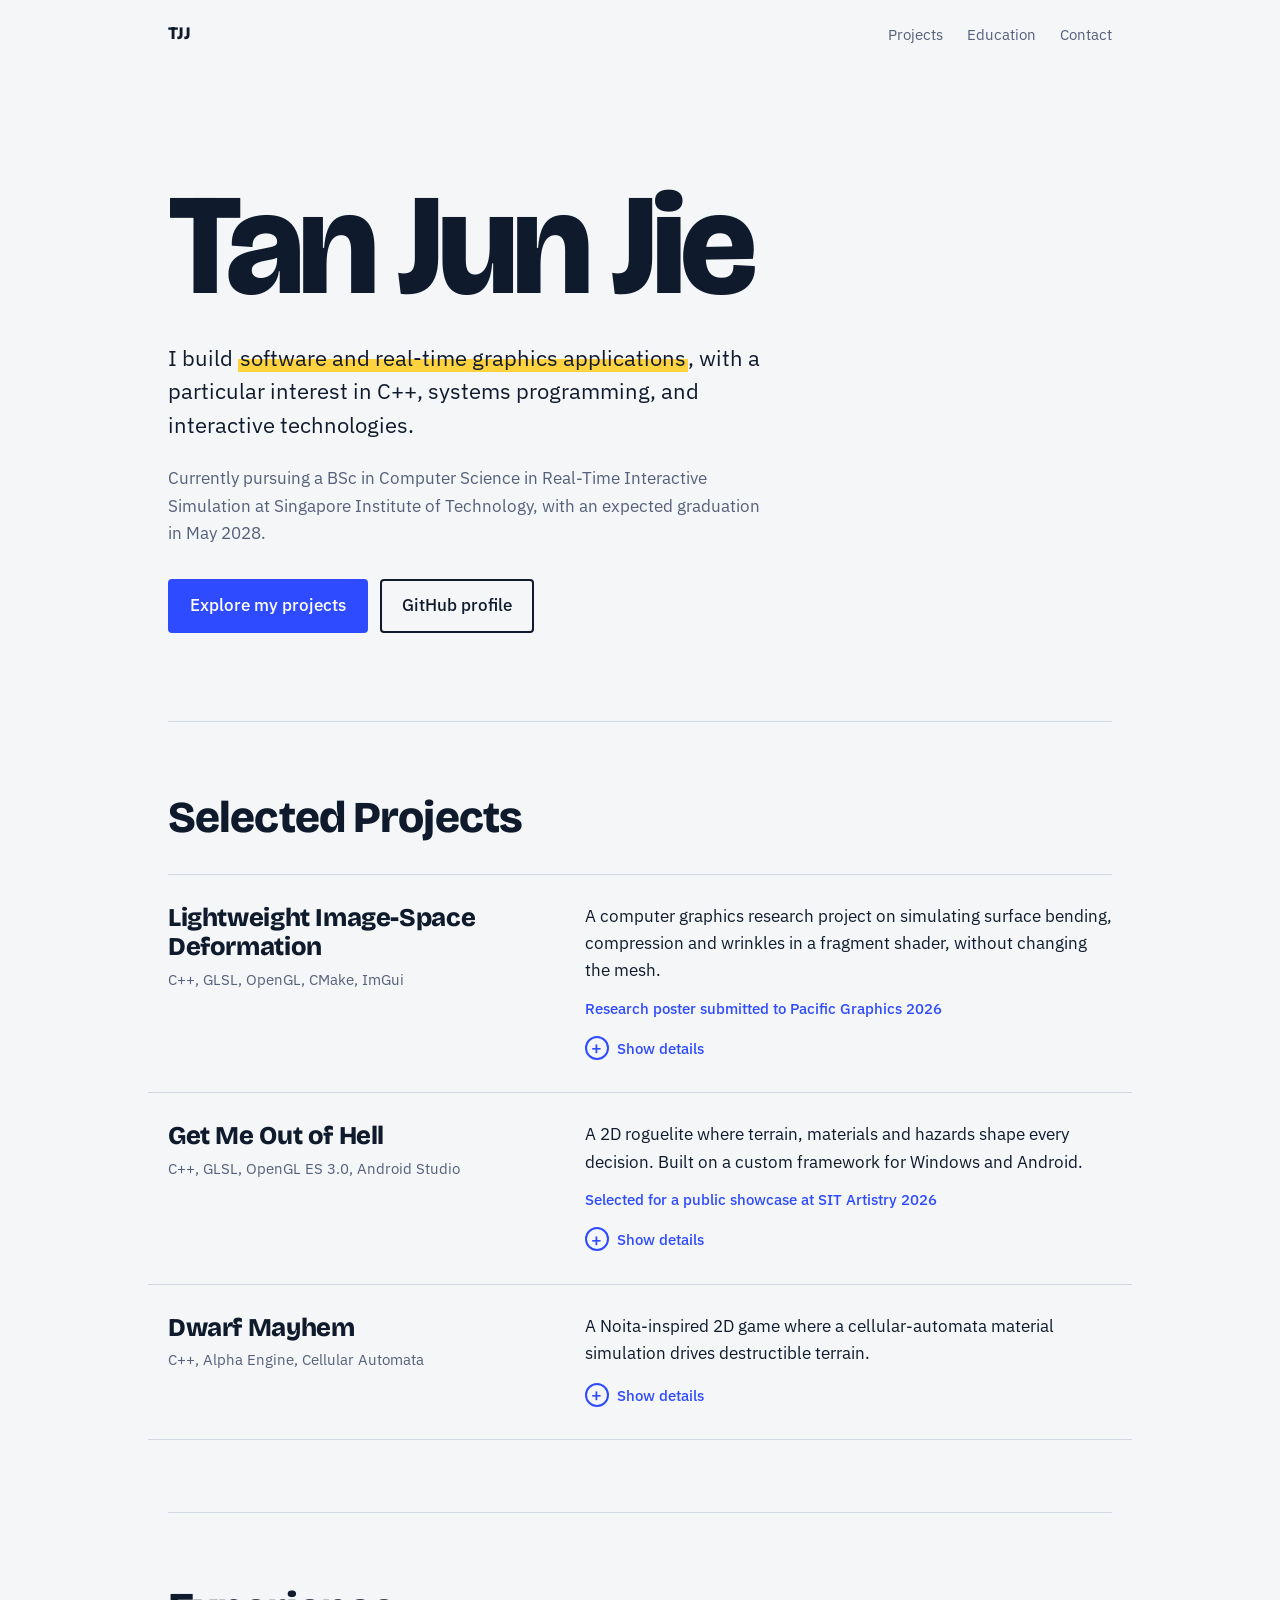
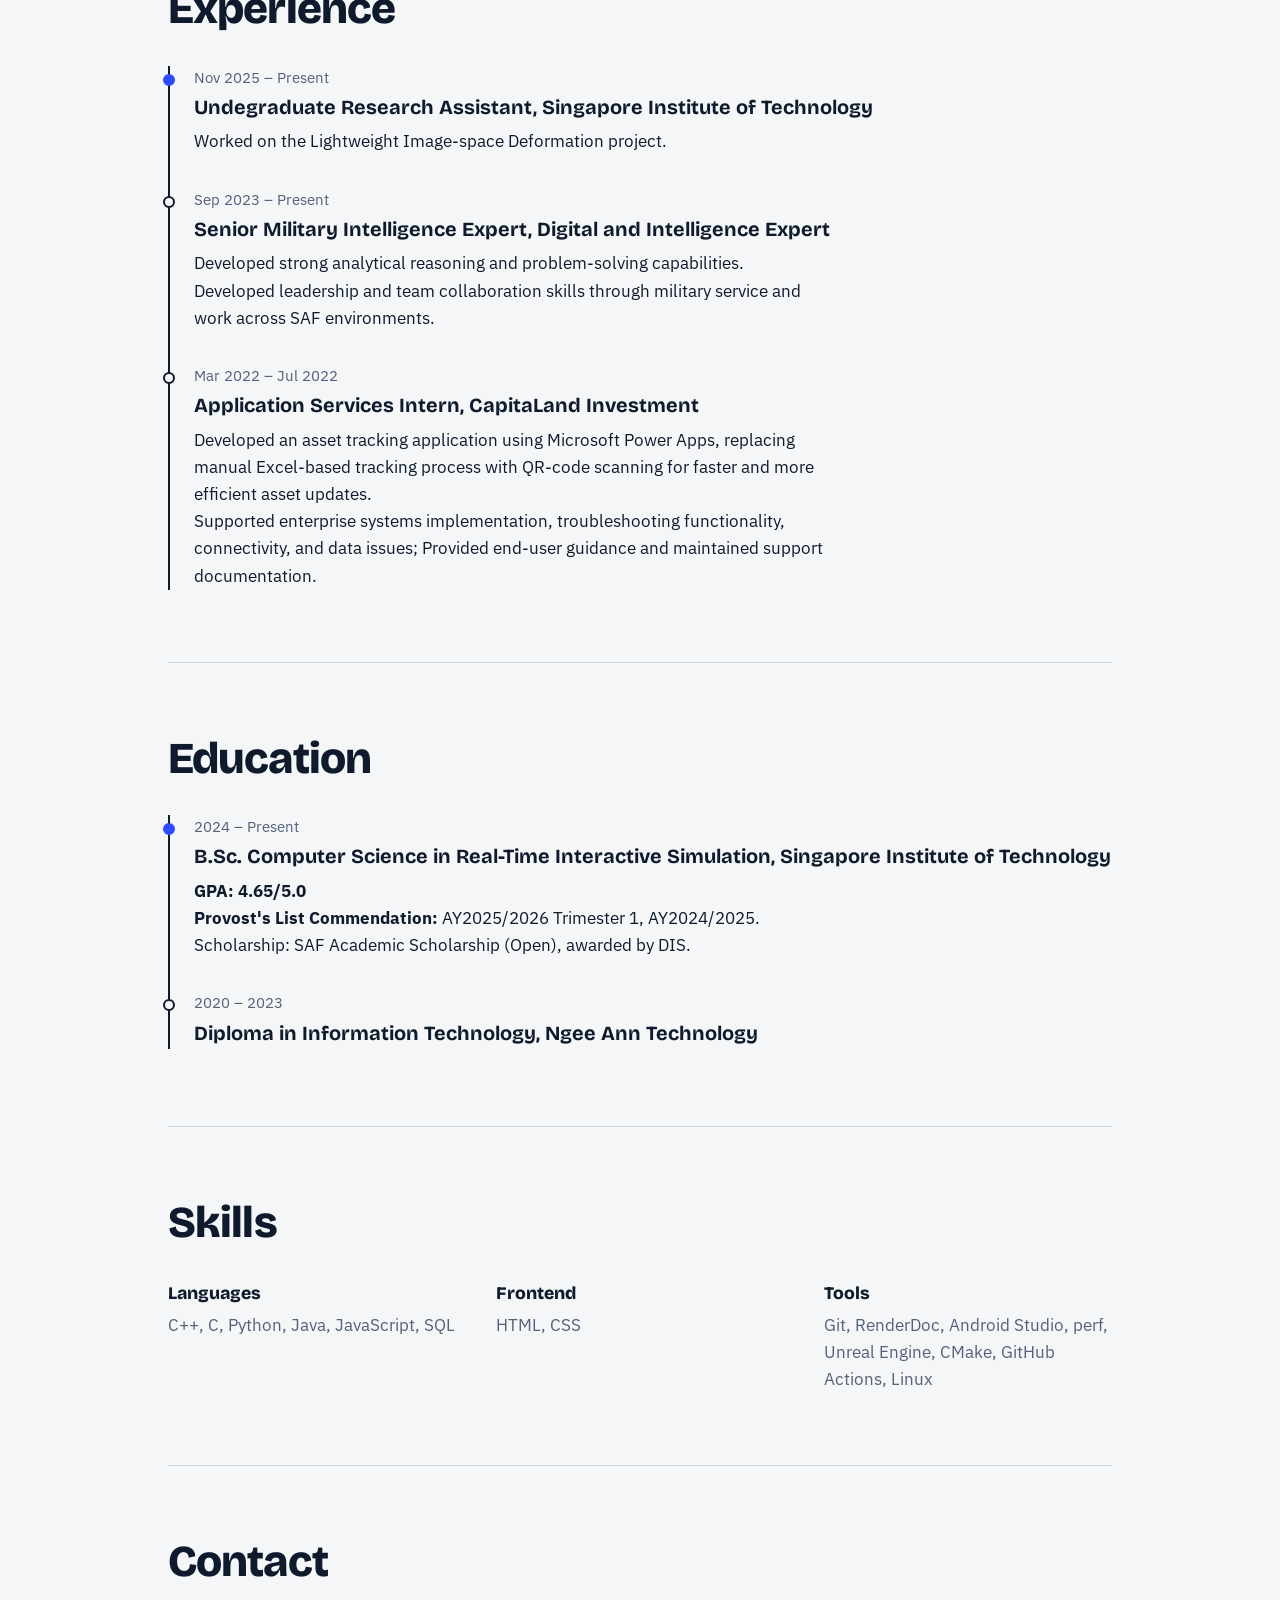
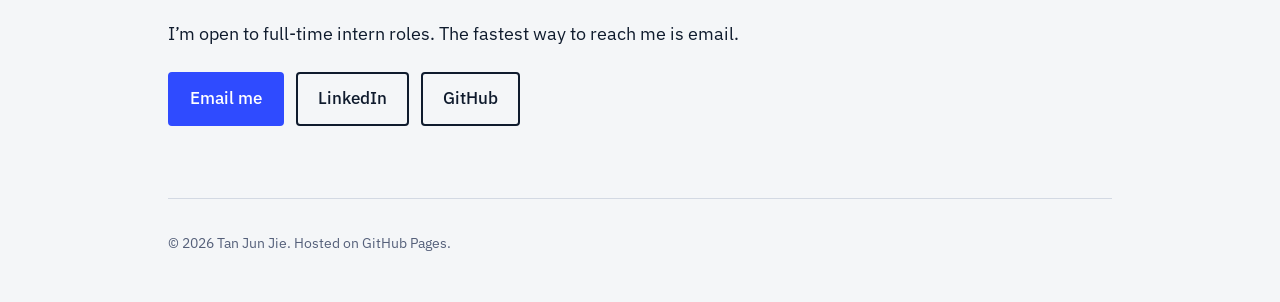
==== index.html @ e489f500 "Update index.html" ====
<!DOCTYPE html>
<html lang="en">
<head>
<meta charset="utf-8">
<meta name="viewport" content="width=device-width, initial-scale=1">
<title>Tan Jun Jie – Aspiring Software Developer</title>
<meta name="description" content="Portfolio of Tan Jun Jie, an aspiring software developer who builds real-time graphics applications and games in C++.">
<link rel="icon" href="data:image/svg+xml,<svg xmlns=%22http://www.w3.org/2000/svg%22 viewBox=%220 0 100 100%22><text y=%22.9em%22 font-size=%2290%22>💻</text></svg>">
<link rel="preconnect" href="https://fonts.googleapis.com">
<link rel="preconnect" href="https://fonts.gstatic.com" crossorigin>
<link href="https://fonts.googleapis.com/css2?family=Bricolage+Grotesque:opsz,wght@12..96,500;12..96,800&family=IBM+Plex+Sans:wght@400;500&display=swap" rel="stylesheet">
<style>
  :root {
    --paper: #f4f6f8;
    --ink: #0f1b2d;
    --muted: #55607a;
    --line: #d3d9e3;
    --accent: #2f4bff;
    --accent-ink: #ffffff;
    --mark: #ffd23f;
    --display: "Bricolage Grotesque", "Helvetica Neue", Arial, sans-serif;
    --body: "IBM Plex Sans", system-ui, -apple-system, "Segoe UI", sans-serif;
  }
  @media (prefers-color-scheme: dark) {
    :root:not([data-theme="light"]) {
      --paper: #0e1626;
      --ink: #eef1f7;
      --muted: #9aa5bd;
      --line: #25314a;
      --accent: #7b8dff;
      --accent-ink: #0e1626;
    }
  }
  :root[data-theme="dark"] {
    --paper: #0e1626;
    --ink: #eef1f7;
    --muted: #9aa5bd;
    --line: #25314a;
    --accent: #7b8dff;
    --accent-ink: #0e1626;
  }

  *, *::before, *::after { box-sizing: border-box; }
  html { scroll-behavior: smooth; }
  body {
    margin: 0;
    background: var(--paper);
    color: var(--ink);
    font-family: var(--body);
    font-size: 1.0625rem;
    line-height: 1.6;
  }
  a { color: inherit; }
  a:focus-visible, button:focus-visible, summary:focus-visible {
    outline: 3px solid var(--accent);
    outline-offset: 3px;
    border-radius: 2px;
  }
  .wrap { max-width: 62rem; margin: 0 auto; padding: 0 1.5rem; }

  /* Top bar */
  .bar {
    display: flex; justify-content: space-between; align-items: center;
    padding: 1.25rem 0;
  }
  .bar nav { display: flex; gap: 1.5rem; font-size: 0.95rem; }
  .bar a { text-decoration: none; color: var(--muted); }
  .bar a:hover { color: var(--ink); }
  .bar .home { font-family: var(--display); font-weight: 800; color: var(--ink); font-size: 1.1rem; }

  /* Hero */
  .hero { padding: clamp(3rem, 10vw, 7rem) 0 clamp(3rem, 8vw, 5.5rem); }
  .hero h1 {
    font-family: var(--display);
    font-weight: 800;
    font-size: clamp(3.25rem, 13vw, 9rem);
    line-height: 0.92;
    letter-spacing: -0.04em;
    margin: 0 0 1.75rem;
  }
  .hero p.lead {
    max-width: 38rem;
    font-size: clamp(1.15rem, 2.4vw, 1.4rem);
    line-height: 1.5;
    margin: 0 0 1.5rem;
  }
  .hero mark {
    background: linear-gradient(transparent 55%, var(--mark) 55%);
    color: inherit;
    padding: 0 0.1em;
  }
  .now { color: var(--muted); max-width: 38rem; margin: 0 0 2rem; }
  .actions { display: flex; flex-wrap: wrap; gap: 0.75rem; }
  .btn {
    display: inline-block; padding: 0.7rem 1.25rem; font-weight: 500;
    text-decoration: none; border: 2px solid var(--ink); border-radius: 4px;
    transition: transform 0.15s, box-shadow 0.15s;
  }
  .btn.primary { background: var(--accent); border-color: var(--accent); color: var(--accent-ink); }
  .btn:hover { transform: translate(-2px, -2px); box-shadow: 3px 3px 0 var(--ink); }
  .btn.small { padding: 0.45rem 0.9rem; font-size: 0.95rem; }

  /* Sections */
  section { padding: clamp(2.5rem, 6vw, 4.5rem) 0; border-top: 1px solid var(--line); }
  h2 {
    font-family: var(--display); font-weight: 800;
    font-size: clamp(1.9rem, 4vw, 2.75rem);
    letter-spacing: -0.02em; line-height: 1.1; margin: 0 0 2rem;
  }

  /* Projects: text is freely selectable; only the button expands the card */
  .projects { border-top: 1px solid var(--line); }
  .project {
    border-bottom: 1px solid var(--line);
    margin: 0 -1.25rem; padding: 0 1.25rem;
    scroll-margin-top: 1rem;
    box-shadow: inset 3px 0 0 transparent;
    transition: background-color 0.15s, box-shadow 0.15s;
  }
  /* Hovering anywhere on the card (or having it open) marks it as the active one */
  .project.is-open { background: color-mix(in srgb, var(--accent) 6%, transparent); box-shadow: inset 3px 0 0 var(--accent); }
  @media (hover: hover) {
    .project:hover { background: color-mix(in srgb, var(--accent) 6%, transparent); box-shadow: inset 3px 0 0 var(--accent); }
  }
  .head { display: grid; grid-template-columns: 1fr 1.4fr; gap: 1rem 2.5rem; padding: 1.75rem 0; }
  .project h3 {
    font-family: var(--display); font-weight: 800; font-size: 1.6rem;
    letter-spacing: -0.015em; line-height: 1.15; margin: 0 0 0.4rem;
    width: fit-content; transition: color 0.15s;
  }
  /* The title only changes colour when the pointer is over the title text itself */
  .project h3:hover { color: var(--accent); }
  .stack { color: var(--muted); font-size: 0.92rem; margin: 0; }
  .summary-text p { margin: 0 0 0.75rem; }
  .note { font-size: 0.92rem; font-weight: 500; color: var(--accent); margin: 0 0 0.75rem; }
  .toggle {
    display: inline-flex; align-items: center; gap: 0.5rem;
    font: inherit; font-size: 0.95rem; font-weight: 500; color: var(--accent);
    background: none; border: 0; padding: 0.25rem 0; cursor: pointer;
  }
  .toggle:hover .label { text-decoration: underline; text-underline-offset: 3px; }
  .toggle .icon {
    display: inline-grid; place-items: center;
    width: 1.5rem; height: 1.5rem; border: 2px solid currentColor; border-radius: 50%;
    font-size: 1.1rem; line-height: 1;
  }
  .toggle .icon::before { content: "+"; }
  .project.is-open .toggle .icon::before { content: "–"; }
 
  .detail { padding: 0 0 2.25rem; }
  .detail .text { max-width: 44rem; }
  .detail .text p { margin: 0 0 1rem; }
  .links { display: flex; flex-wrap: wrap; gap: 0.75rem; margin: 1.25rem 0 0; }

  /* Media: screenshots, videos, PDFs */
  .media { display: grid; grid-template-columns: repeat(auto-fit, minmax(16rem, 1fr)); gap: 1.25rem; margin-top: 1.75rem; }
  .media:empty { display: none; }
  .media figure { margin: 0; }
  .media .wide { grid-column: 1 / -1; }
  .media img, .media video {
    display: block; width: 100%; height: auto;
    border: 1px solid var(--line); border-radius: 4px; background: var(--line);
  }
  .media figcaption { font-size: 0.9rem; color: var(--muted); margin-top: 0.4rem; }
  .embed { position: relative; aspect-ratio: 16 / 9; border: 1px solid var(--line); border-radius: 4px; overflow: hidden; }
  .embed iframe { position: absolute; inset: 0; width: 100%; height: 100%; border: 0; }
  .pdf iframe { width: 100%; height: 36rem; border: 1px solid var(--line); border-radius: 4px; }

  /* Timeline (education) */
  .timeline { list-style: none; margin: 0; padding: 0 0 0 1.5rem; border-left: 2px solid var(--ink); }
  .timeline li { position: relative; padding: 0 0 2rem; }
  .timeline li:last-child { padding-bottom: 0; }
  .timeline li::before {
    content: ""; position: absolute; left: calc(-1.5rem - 7px); top: 0.5rem;
    width: 12px; height: 12px; background: var(--paper); border: 2px solid var(--ink); border-radius: 50%;
  }
  .timeline li:first-child::before { background: var(--accent); border-color: var(--accent); }
  .when { color: var(--muted); font-size: 0.92rem; margin: 0; }
  .timeline h3 { font-family: var(--display); font-size: 1.25rem; margin: 0.1rem 0 0.35rem; }
  .timeline p:not(.when) { margin: 0; max-width: 40rem; }

  /* Skills */
  .skills { display: grid; grid-template-columns: repeat(auto-fit, minmax(14rem, 1fr)); gap: 1.5rem 2.5rem; margin: 0; }
  .skills dt { font-family: var(--display); font-weight: 800; font-size: 1.1rem; margin-bottom: 0.25rem; }
  .skills dd { margin: 0; color: var(--muted); }

  /* Contact */
  .contact p { max-width: 36rem; margin: 0 0 1.5rem; font-size: 1.15rem; }
  footer { padding: 2rem 0 3rem; color: var(--muted); font-size: 0.9rem; border-top: 1px solid var(--line); }

  @media (max-width: 40rem) {
    .project > summary { grid-template-columns: 1fr; }
    .bar nav { gap: 1rem; }
    .pdf iframe { height: 26rem; }
  }
  @media (prefers-reduced-motion: reduce) {
    html { scroll-behavior: auto; }
    .btn { transition: none; }
    .btn:hover { transform: none; }
  }
</style>
</head>
<body>
<div class="wrap">

  <header class="bar">
    <a class="home" href="#top">TJJ</a>
    <nav aria-label="Main">
      <a href="#projects">Projects</a>
      <a href="#education">Education</a>
      <a href="#contact">Contact</a>
    </nav>
  </header>

  <main id="top">
    <div class="hero">
      <h1>Tan Jun Jie</h1>
      <p class="lead">I build <mark>software and real-time graphics applications</mark>, with a particular interest in C++, systems programming, and interactive technologies.</p>
      <p class="now">Currently pursuing a BSc in Computer Science in Real-Time Interactive Simulation at Singapore Institute of Technology, with an expected graduation in May 2028.</p>
      <div class="actions">
        <a class="btn primary" href="#projects">Explore my projects</a>
        <a class="btn" href="https://github.com/TJJ101">GitHub profile</a>
      </div>
    </div>

    <!--
      ================= HOW TO ADD MEDIA TO A PROJECT =================
      1. Put your files in the matching folder, e.g. media/lisd/poster.pdf
         (folders already exist: media/lisd, media/get-me-out-of-hell, media/dwarf-mayhem)
      2. Inside that project's <div class="media"> ... </div>, paste any of these:

      SCREENSHOT (click to open full size):
        <figure>
          <a href="media/lisd/shot-1.png"><img src="media/lisd/shot-1.png" alt="Describe what the image shows" loading="lazy"></a>
          <figcaption>Caption here</figcaption>
        </figure>

      VIDEO FILE (.mp4, keep it under ~25 MB or use YouTube instead):
        <figure class="wide">
          <video controls preload="metadata" poster="media/lisd/video-cover.png">
            <source src="media/lisd/demo.mp4" type="video/mp4">
          </video>
          <figcaption>Caption here</figcaption>
        </figure>

      YOUTUBE VIDEO (replace VIDEO_ID with the part after v= in the link):
        <figure class="wide">
          <div class="embed">
            <iframe src="https://www.youtube.com/embed/VIDEO_ID" title="Describe the video" loading="lazy" allowfullscreen></iframe>
          </div>
          <figcaption>Caption here</figcaption>
        </figure>

      PDF (research poster or paper): a button goes in the .links row, an inline viewer goes in .media:
        <a class="btn small" href="media/lisd/poster.pdf">Read the poster (PDF)</a>

        <figure class="wide pdf">
          <iframe src="media/lisd/poster.pdf" title="Research poster"></iframe>
          <figcaption>Research poster. <a href="media/lisd/poster.pdf">Open in a new tab</a></figcaption>
        </figure>
      ==================================================================
    -->

    <section id="projects">
      <h2>Selected Projects</h2>
      <div class="projects">

        <!-- PROJECT 1 -->
        <article class="project" id="lisd">
          <div class="head">
            <div>
              <h3>Lightweight Image-Space Deformation</h3>
              <p class="stack">C++, GLSL, OpenGL, CMake, ImGui</p>
            </div>
            <div class="summary-text">
              <p>A computer graphics research project on simulating surface bending, compression and wrinkles in a fragment shader, without changing the mesh.</p>
              <p class="note">Research poster submitted to Pacific Graphics 2026</p>
              <button type="button" class="toggle" aria-expanded="true" aria-controls="lisd-detail"><span class="icon" aria-hidden="true"></span><span class="label">Hide details</span></button>
            </div>
          </div>
          <div class="detail" id="lisd-detail">
            <div class="text">
              <p>Lightweight Image-Space Deformation is a computer graphics research project exploring how convincing surface deformation can be simulated without modifying the underlying mesh geometry. The project investigates an alternative to traditional geometry-based deformation by using height information and fragment-shader techniques to create the visual appearance of surfaces bending, compressing, and forming wrinkles.</p>
              <p>The implementation primarily uses a height-guided parallax approach. Rather than physically moving vertices or introducing a skeletal rig, the fragment shader perturbs texture coordinates based on height information to simulate changes in surface depth. This allows deformation effects to be generated at the image level while keeping the original mesh intact, reducing the need for expensive geometry updates.</p>
              <p>The system is designed to support different materials and deformation characteristics. Various models and height maps are used to experiment with how surfaces respond to interaction, including skin-like, gel-like, and softer materials. Particular attention is given to producing convincing wrinkles and folds, where the visual response should reflect the direction and intensity of the applied deformation.</p>
              <p>An additional aspect of the project is its exploration of haptic interaction. A physical input device, incorporating a pincer-style mechanism, is used to provide a tangible way of interacting with the simulated surface. The interaction connects physical input with the visual deformation response, allowing the project to explore how image-space techniques can be extended beyond purely visual applications.</p>
              <p>The research poster has been submitted to Pacific Graphics 2026.</p>
            </div>
            <div class="links">
              <a class="btn small" href="media/lisd/A_Lightweight_Image_Space_Deformation_Method_PG26_Poster.pdf">Read the poster (PDF)</a>
              <!-- ADD: <a class="btn small" href="https://github.com/TJJ101/YOUR-REPO-NAME">Source code</a> -->
            </div>
            <div class="media
              <figure class="wide pdf">
                <iframe src="media/lisd/A_Lightweight_Image_Space_Deformation_Method_PG26_Poster.pdf" title="Research poster"></iframe>
                <figcaption>Research poster. <a href="media/lisd/A_Lightweight_Image_Space_Deformation_Method_PG26_Poster.pdf">Open in a new tab</a></figcaption>
              </figure>
            </div>
          </div>
        </article>

        <!-- PROJECT 2 -->
        <article class="project" id="get-me-out-of-hell">
          <div class="head">
            <div>
              <h3>Get Me Out of Hell</h3>
              <p class="stack">C++, GLSL, OpenGL ES 3.0, Android Studio</p>
            </div>
            <div class="summary-text">
              <p>A 2D roguelite where terrain, materials and hazards shape every decision. Built on a custom framework for Windows and Android.</p>
              <p class="note">Selected for a public showcase at SIT Artistry 2026</p>
              <button type="button" class="toggle" aria-expanded="true" aria-controls="lisd-detail"><span class="icon" aria-hidden="true"></span><span class="label">Hide details</span></button>
            </div>
          </div>
          <div class="detail" id="get-me-out-of-hell-detail">
            <div class="text">
              <p>Get Me Out of Hell is a 2D roguelite developed around the idea of navigating a dangerous underground environment where the terrain and surrounding materials play an active role in gameplay. Instead of treating the environment as a static backdrop, the game explores how material behaviour and environmental hazards can influence the player’s decisions and create emergent situations.</p>
              <p>A key part of the experience is the interaction between different environmental materials. Materials can move, accumulate, and react to their surroundings, meaning that changes to the terrain can affect how the player navigates an area. Environmental hazards such as heat, toxic substances, and liquid materials introduce additional challenges, requiring players to consider not only where they move but also how their surroundings may change over time.</p>
              <p>The project was developed in C++ using OpenGL ES 3.0, with a custom framework supporting the game’s rendering and gameplay systems. Working with a lower-level graphics API provided experience with the underlying processes involved in building a game, rather than relying entirely on an existing game engine. The project also involved adapting the implementation for both Windows and Android, introducing the additional considerations of cross-platform development.</p>
              <p>Beyond its gameplay, the project provided an opportunity to explore the relationship between simulation and game design: how environmental systems can create unpredictable interactions, and how those interactions can become meaningful gameplay challenges.</p>
              <p>The game was selected for a public showcase at SIT Artistry 2026.</p>
            </div>
            <div class="links">
              <!-- ADD: <a class="btn small" href="https://github.com/TJJ101/YOUR-REPO-NAME">Source code</a> -->
            </div>
            <div class="media">
              <figure class="wide">
                <video controls preload="metadata" poster="media/lisd/video-cover.png">
                  <source src="media/get-me-out-of-hell/Get Me Out of Hell_Trailer.mp4" type="video/mp4">
                </video>
                <figcaption>Gameplay Trailer for Get Me out of Hell</figcaption>
              </figure>
            </div>
          </div>
        </article>

        <!-- PROJECT 3 -->
        <article class="project" id="dwarf-mayhem">
          <div class="head">
            <div>
              <h3>Dwarf Mayhem</h3>
              <p class="stack">C++, Alpha Engine, Cellular Automata</p>
            </div>
            <div class="summary-text">
              <p>A Noita-inspired 2D game where a cellular-automata material simulation drives destructible terrain.</p>
              <button type="button" class="toggle" aria-expanded="true" aria-controls="lisd-detail"><span class="icon" aria-hidden="true"></span><span class="label">Hide details</span></button>
            </div>
          </div>
          <div class="detail" id="dwarf-mayhem-detail">
            <div class="text">
              <p>Dwarf Mayhem is a Noita-inspired 2D game that explores simulation-driven gameplay through cellular automata and destructible environments. The central idea is to make the world itself an active part of the gameplay, where materials can interact dynamically instead of remaining fixed within a predefined level.</p>
              <p>The project uses cellular automata to represent and simulate material behaviour across the game environment. Rather than relying solely on manually scripted interactions, the simulation allows individual material elements to update according to their surrounding conditions. This creates the foundation for dynamic terrain and material interactions, where the state of the environment can change as the player interacts with it.</p>
              <p>Destructible terrain is an important part of the experience. The environment is not simply a collection of static obstacles; it can be altered during gameplay, allowing players to affect the world around them. This introduces opportunities for emergent interactions and makes the simulation an important component of the overall game experience.</p>
              <p>Developed in C++ using the Alpha Engine, Dwarf Mayhem provided an opportunity to explore the implementation of simulation-based systems within a 2D game. In particular, it involved working with cellular automata as a foundation for representing dynamic materials and connecting those systems to the gameplay experience.</p>
            </div>
            <div class="links">
              <a class="btn small" href="https://github.com/TJJ101/Dwarf-Mayhem-Into-the-Depths-release">Release</a>
            </div>
            <div class="media">
              <figure class="wide">
                <video controls preload="metadata" poster="media/dwarf-mayhem/Dwarf-Mayhem_SS1.png">
                  <source src="media/dwarf-mayhem/Dwarf-Mayhem_Trailer.mp4" type="video/mp4">
                </video>
                <figcaption>Gameplay Trailer for Dwarf Mayhem</figcaption>
              </figure>
            </div>
          </div>
        </article>
      </div>
    </section>

    <section id="experience">
      <h2>Experience</h2>
      <ol class="timeline">
        <li>
          <p class="when">Nov 2025 – Present</p>
          <h3>Undegraduate Research Assistant, Singapore Institute of Technology</h3>
          <p>Worked on the Lightweight Image-space Deformation project.</p>
        </li>
        <li>
          <p class="when">Sep 2023 – Present</p>
          <h3>Senior Military Intelligence Expert, Digital and Intelligence Expert</h3>
          <p>Developed strong analytical reasoning and problem-solving capabilities.</p>
          <p>Developed leadership and team collaboration skills through military service and work across SAF environments.</p>
        </li>
        <li>
          <p class="when">Mar 2022 – Jul 2022</p>
          <h3>Application Services Intern, CapitaLand Investment</h3>
          <p>Developed an asset tracking application using Microsoft Power Apps, replacing manual Excel-based tracking process with QR-code scanning for faster and more efficient asset updates.</p>
          <p>Supported enterprise systems implementation, troubleshooting functionality, connectivity, and data issues; Provided end-user guidance and maintained support documentation.</p>
        </li>
      </ol>
    </section>

    <section id="education">
      <h2>Education</h2>
      <ol class="timeline">
        <li>
          <p class="when">2024 – Present</p>
          <h3>B.Sc. Computer Science in Real-Time Interactive Simulation, Singapore Institute of Technology</h3>
          <p><b>GPA: 4.65/5.0</b></p>
          <p><b>Provost's List Commendation:</b> AY2025/2026 Trimester 1, AY2024/2025.</p>
          <p>Scholarship: SAF Academic Scholarship (Open), awarded by DIS.</p>
        </li>
        <li>
          <p class="when">2020 – 2023</p>
          <h3>Diploma in Information Technology, Ngee Ann Technology</h3>
        </li>
      </ol>
    </section>

    <section id="skills">
      <h2>Skills</h2>
      <dl class="skills">
        <div><dt>Languages</dt><dd>C++, C, Python, Java, JavaScript, SQL</dd></div>
        <div><dt>Frontend</dt><dd>HTML, CSS</dd></div>
        <div><dt>Tools</dt><dd>Git, RenderDoc, Android Studio, perf, Unreal Engine, CMake, GitHub Actions, Linux</dd></div>
      </dl>
    </section>

    <section id="contact" class="contact">
      <h2>Contact</h2>
      <p>I’m open to full-time intern roles. The fastest way to reach me is email.</p>
      <div class="actions">
        <a class="btn primary" href="mailto:tanjunjie616@gmail.com">Email me</a>
        <a class="btn" href="https://www.linkedin.com/in/junjie-tan-l0tm/">LinkedIn</a>
        <a class="btn" href="https://github.com/TJJ101">GitHub</a>
      </div>
    </section>
  </main>

  <footer>
    © 2026 Tan Jun Jie. Hosted on GitHub Pages.
  </footer>
</div>

<script>
  // Each project starts collapsed. Only the "Show details" button toggles it,
  // so selecting or copying text never opens or closes a card.
  // (Without JavaScript, all details stay visible.)
  (function () {
    function setOpen(card, open) {
      var btn = card.querySelector(".toggle");
      card.classList.toggle("is-open", open);
      card.querySelector(".detail").hidden = !open;
      btn.setAttribute("aria-expanded", String(open));
      btn.querySelector(".label").textContent = open ? "Hide details" : "Show details";
    }
    document.querySelectorAll(".project").forEach(function (card) {
      setOpen(card, false);
      card.querySelector(".toggle").addEventListener("click", function () {
        setOpen(card, !card.classList.contains("is-open"));
      });
    });
    // A link like yoursite.github.io/#dwarf-mayhem opens that project directly.
    function openFromHash() {
      var el = document.getElementById(location.hash.slice(1));
      if (el && el.classList.contains("project")) {
        setOpen(el, true);
        el.scrollIntoView();
      }
    }
    window.addEventListener("hashchange", openFromHash);
    openFromHash();
  })();
</script>
</body>
</html>
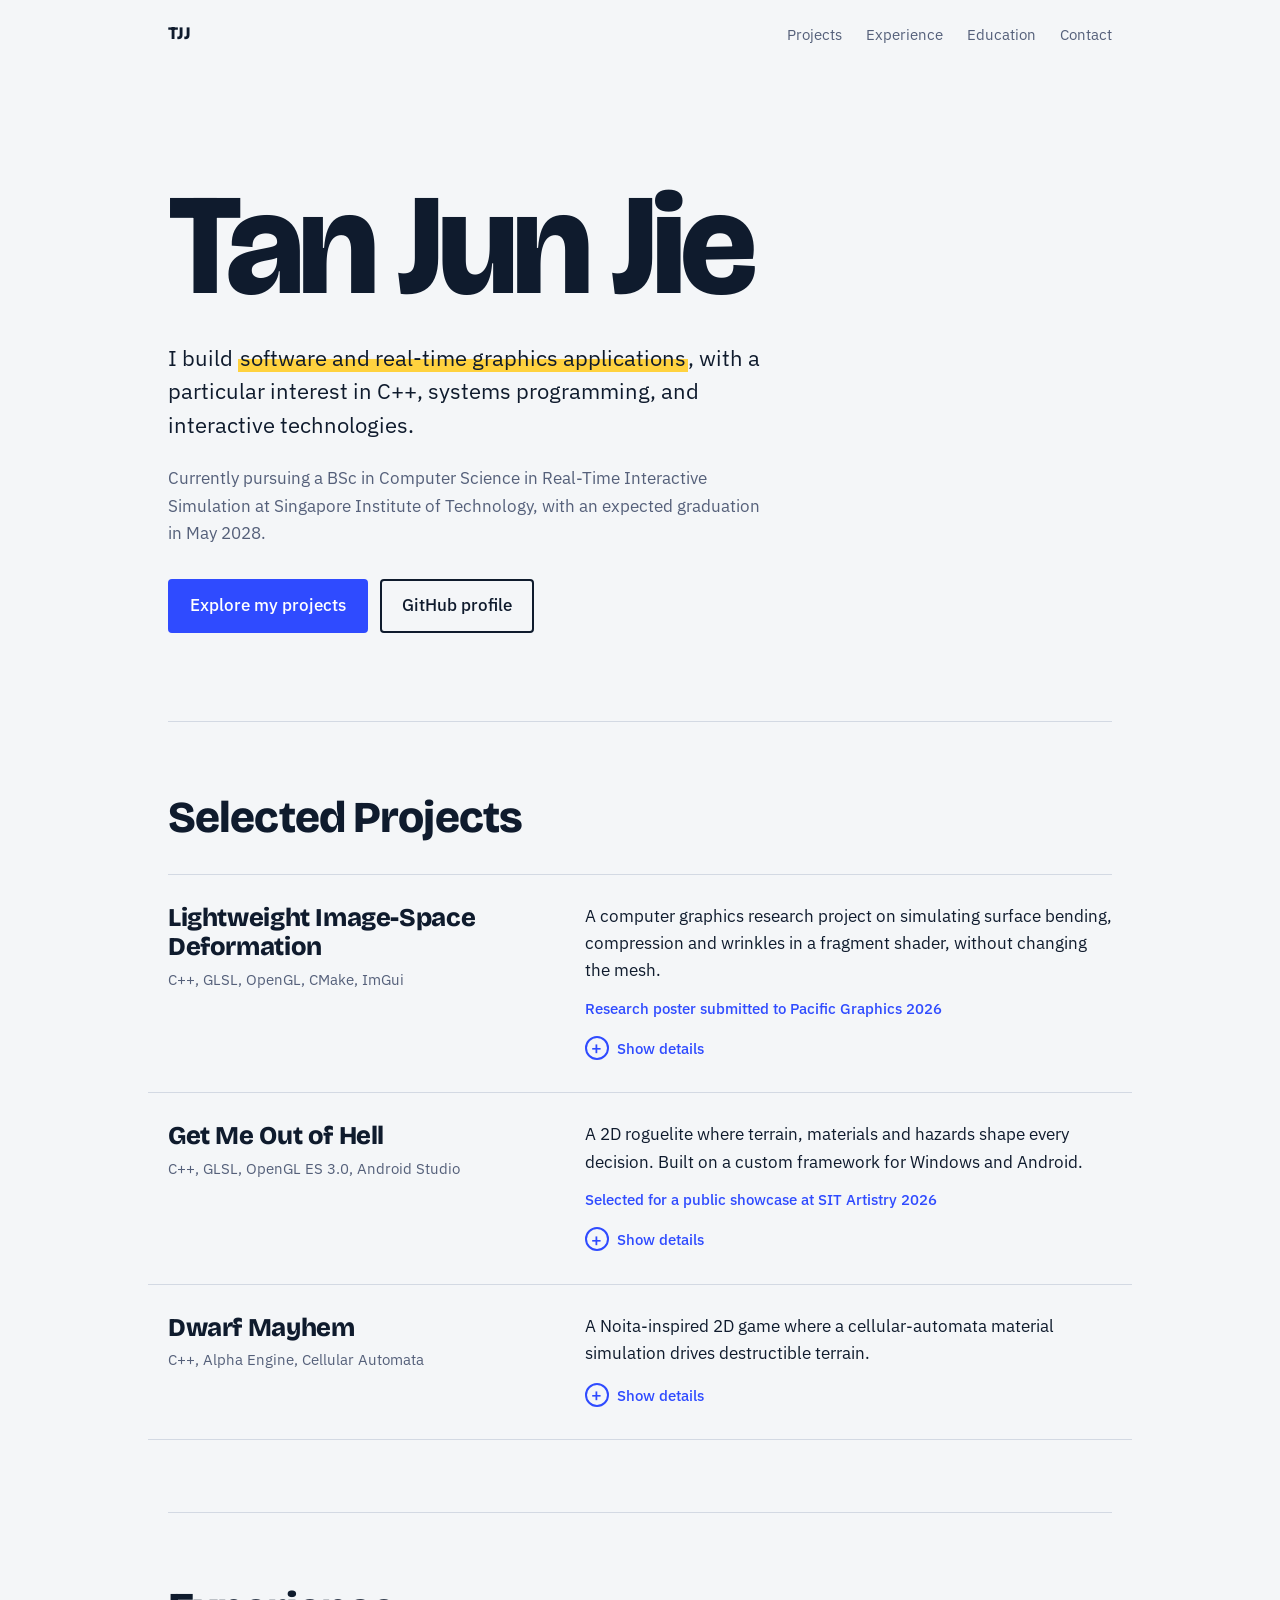
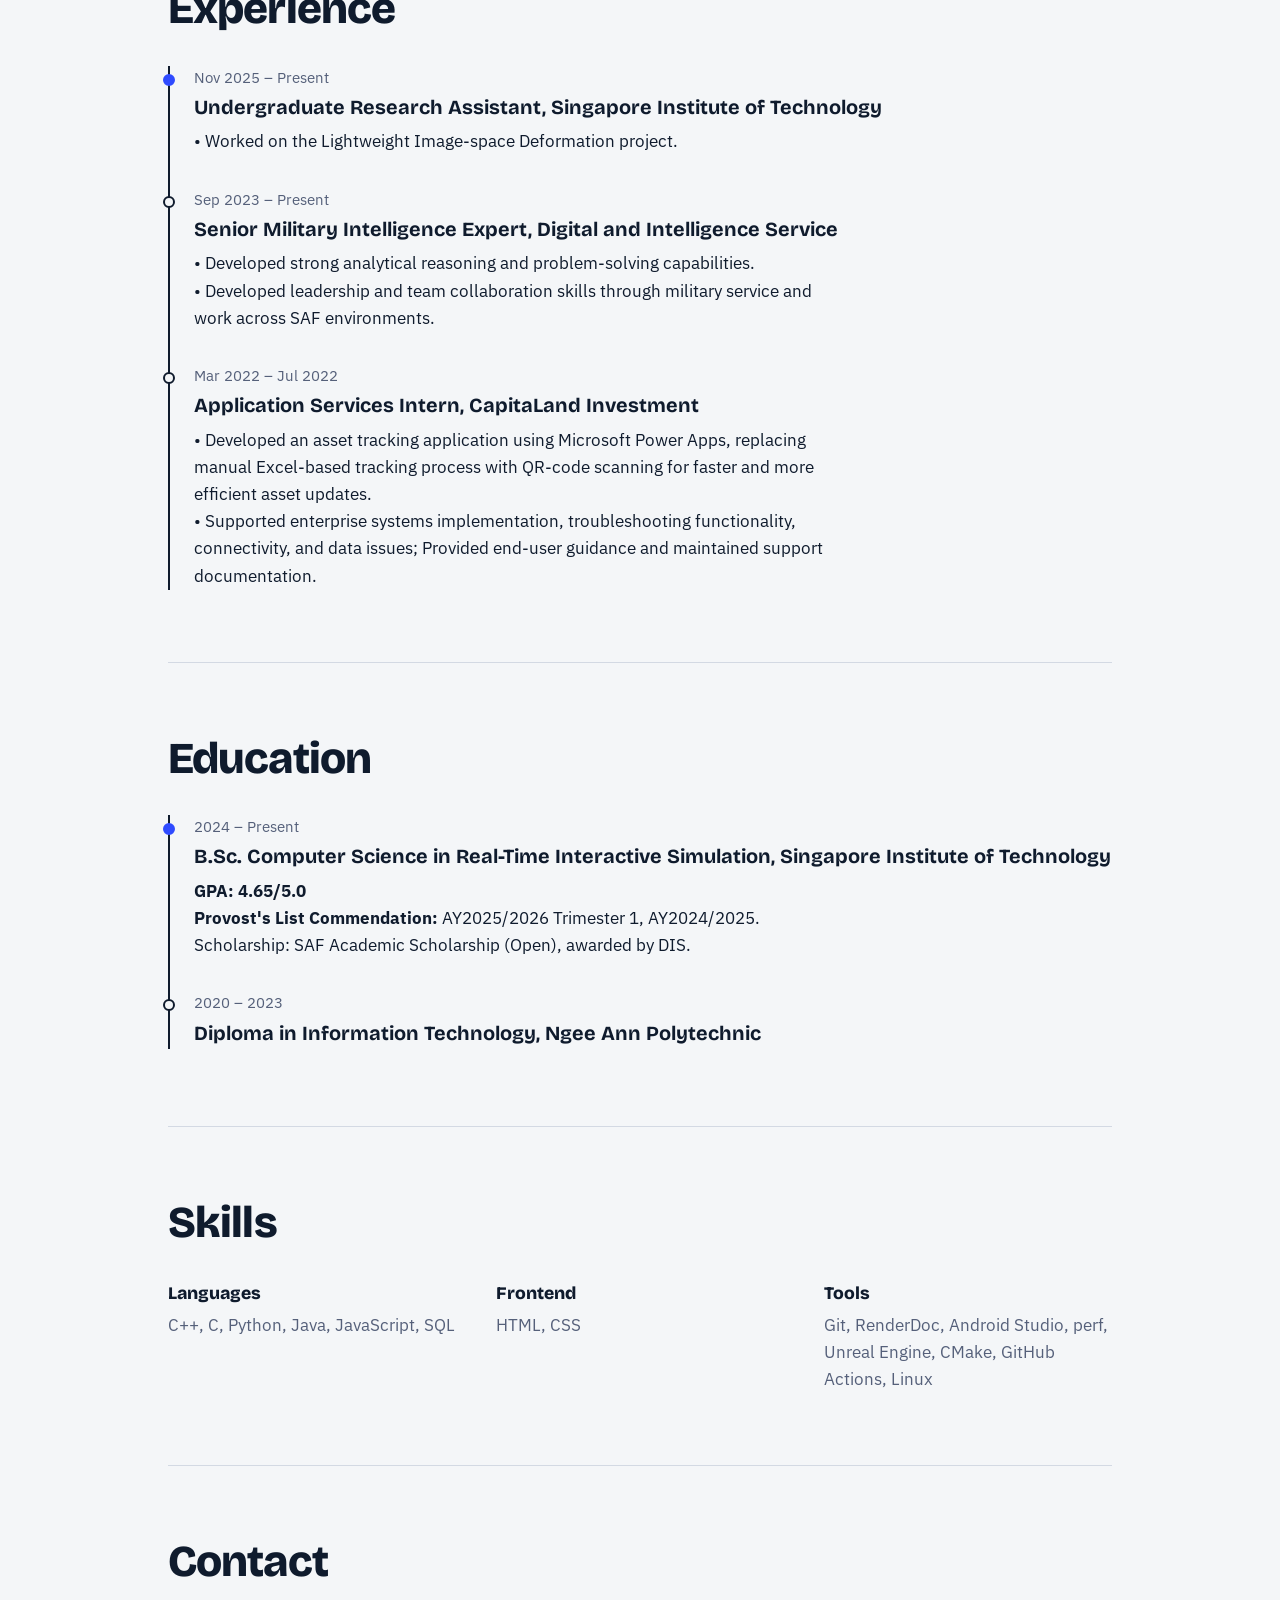
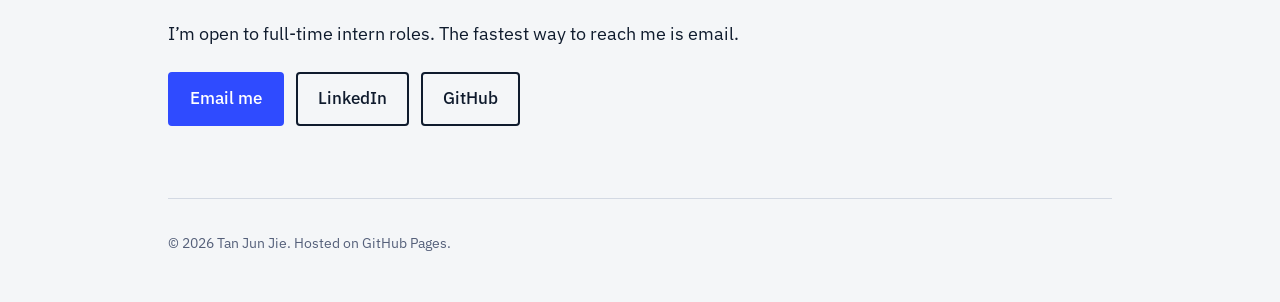
==== commit 581f2f61: "Update index.html" ====
--- a/index.html
+++ b/index.html
@@ -150,6 +150,21 @@
   .detail { padding: 0 0 2.25rem; }
   .detail .text { max-width: 44rem; }
   .detail .text p { margin: 0 0 1rem; }
+  .detail .text h4 {
+  font-family: var(--display); font-weight: 800; font-size: 1.15rem;
+  letter-spacing: -0.01em; line-height: 1.25;
+  margin: 1.75rem 0 0.5rem; padding-left: 0.75rem;
+  border-left: 3px solid var(--accent);
+  }
+  .detail .text h4:first-child { margin-top: 0; }
+  .detail .text strong { font-weight: 600; }
+  .detail .text ul, .detail .text ol { margin: 0 0 1rem; padding-left: 1.5rem; }
+  .detail .text li { margin-bottom: 0.25rem; }
+  .detail .text li::marker { color: var(--accent); font-weight: 600; }
+  .detail .text mark {
+    background: linear-gradient(transparent 55%, var(--mark) 55%);
+    color: inherit; font-weight: 600; padding: 0 0.1em;
+  }
   .links { display: flex; flex-wrap: wrap; gap: 0.75rem; margin: 1.25rem 0 0; }
 
   /* Media: screenshots, videos, PDFs */
@@ -189,7 +204,7 @@
   footer { padding: 2rem 0 3rem; color: var(--muted); font-size: 0.9rem; border-top: 1px solid var(--line); }
 
   @media (max-width: 40rem) {
-    .project > summary { grid-template-columns: 1fr; }
+    .head { grid-template-columns: 1fr; }
     .bar nav { gap: 1rem; }
     .pdf iframe { height: 26rem; }
   }
@@ -207,6 +222,7 @@
     <a class="home" href="#top">TJJ</a>
     <nav aria-label="Main">
       <a href="#projects">Projects</a>
+      <a href="#experience">Experience</a>
       <a href="#education">Education</a>
       <a href="#contact">Contact</a>
     </nav>
@@ -280,17 +296,32 @@
           </div>
           <div class="detail" id="lisd-detail">
             <div class="text">
-              <p>Lightweight Image-Space Deformation is a computer graphics research project exploring how convincing surface deformation can be simulated without modifying the underlying mesh geometry. The project investigates an alternative to traditional geometry-based deformation by using height information and fragment-shader techniques to create the visual appearance of surfaces bending, compressing, and forming wrinkles.</p>
-              <p>The implementation primarily uses a height-guided parallax approach. Rather than physically moving vertices or introducing a skeletal rig, the fragment shader perturbs texture coordinates based on height information to simulate changes in surface depth. This allows deformation effects to be generated at the image level while keeping the original mesh intact, reducing the need for expensive geometry updates.</p>
-              <p>The system is designed to support different materials and deformation characteristics. Various models and height maps are used to experiment with how surfaces respond to interaction, including skin-like, gel-like, and softer materials. Particular attention is given to producing convincing wrinkles and folds, where the visual response should reflect the direction and intensity of the applied deformation.</p>
-              <p>An additional aspect of the project is its exploration of haptic interaction. A physical input device, incorporating a pincer-style mechanism, is used to provide a tangible way of interacting with the simulated surface. The interaction connects physical input with the visual deformation response, allowing the project to explore how image-space techniques can be extended beyond purely visual applications.</p>
-              <p>The research poster has been submitted to Pacific Graphics 2026.</p>
+              <h4>The Idea</h4>
+              <p style="text-align: justify;">A computer graphics research project on simulating <strong>convincing surface deformation without modifying the underlying mesh geometry</strong>. 
+                Instead of traditional geometry-based deformation, it uses <strong>height information and fragment-shader techniques</strong> to make surfaces look like they're bending, compressing, and forming wrinkles.</p>
+              <h4>How It Works</h4>
+              <p style="text-align: justify;">The implementation uses a <strong>height-guided parallax approach</strong>. 
+                Rather than physically moving vertices or introducing a skeletal rig, the <strong>fragment shader perturbs texture coordinates</strong> based on height information to simulate changes in surface depth.</p>
+              <p style="text-align: justify;">Deformation is generated <strong>at the image level</strong> while keeping the original mesh intact, reducing the need for expensive geometry updates.</p>
+              <h4>Materials and Wrinkles</h4>
+              <p style="text-align: justify;">The system is designed to support different materials and deformation characteristics. Various models and height maps are used to experiment with how surfaces respond to interaction:</p>
+              <ul>
+                <li><strong>Skin-like</strong> surfaces</li>
+                <li><strong>Gel-like</strong> surfaces</li>
+                <li><strong>Softer</strong> materials</li>
+              </ul>
+              <p style="text-align: justify;">Particular attention goes to <strong>wrinkles and folds</strong>, where the visual response should reflect the <strong>direction and intensity</strong> of the applied deformation.</p>
+              <h4>Haptic Interaction (WIP)</h4>
+              <p style="text-align: justify;">A physical input device with a <strong>pincer-style mechanism</strong> provides a tangible way to interact with the simulated surface. 
+                It connects <strong>physical input with the visual deformation response</strong>, exploring how image-space techniques can be extended beyond purely visual applications.</p>
+              <h4>Status</h4>
+              <p style="text-align: justify;">The research poster has been submitted to <b>Pacific Graphics 2026</b>.</p>
             </div>
             <div class="links">
               <a class="btn small" href="media/lisd/A_Lightweight_Image_Space_Deformation_Method_PG26_Poster.pdf">Read the poster (PDF)</a>
               <!-- ADD: <a class="btn small" href="https://github.com/TJJ101/YOUR-REPO-NAME">Source code</a> -->
             </div>
-            <div class="media
+            <div class="media>
               <figure class="wide pdf">
                 <iframe src="media/lisd/A_Lightweight_Image_Space_Deformation_Method_PG26_Poster.pdf" title="Research poster"></iframe>
                 <figcaption>Research poster. <a href="media/lisd/A_Lightweight_Image_Space_Deformation_Method_PG26_Poster.pdf">Open in a new tab</a></figcaption>
@@ -309,24 +340,48 @@
             <div class="summary-text">
               <p>A 2D roguelite where terrain, materials and hazards shape every decision. Built on a custom framework for Windows and Android.</p>
               <p class="note">Selected for a public showcase at SIT Artistry 2026</p>
-              <button type="button" class="toggle" aria-expanded="true" aria-controls="lisd-detail"><span class="icon" aria-hidden="true"></span><span class="label">Hide details</span></button>
+              <button type="button" class="toggle" aria-expanded="true" aria-controls="get-me-out-of-hell-detail"><span class="icon" aria-hidden="true"></span><span class="label">Hide details</span></button>
             </div>
           </div>
           <div class="detail" id="get-me-out-of-hell-detail">
             <div class="text">
-              <p>Get Me Out of Hell is a 2D roguelite developed around the idea of navigating a dangerous underground environment where the terrain and surrounding materials play an active role in gameplay. Instead of treating the environment as a static backdrop, the game explores how material behaviour and environmental hazards can influence the player’s decisions and create emergent situations.</p>
-              <p>A key part of the experience is the interaction between different environmental materials. Materials can move, accumulate, and react to their surroundings, meaning that changes to the terrain can affect how the player navigates an area. Environmental hazards such as heat, toxic substances, and liquid materials introduce additional challenges, requiring players to consider not only where they move but also how their surroundings may change over time.</p>
-              <p>The project was developed in C++ using OpenGL ES 3.0, with a custom framework supporting the game’s rendering and gameplay systems. Working with a lower-level graphics API provided experience with the underlying processes involved in building a game, rather than relying entirely on an existing game engine. The project also involved adapting the implementation for both Windows and Android, introducing the additional considerations of cross-platform development.</p>
-              <p>Beyond its gameplay, the project provided an opportunity to explore the relationship between simulation and game design: how environmental systems can create unpredictable interactions, and how those interactions can become meaningful gameplay challenges.</p>
-              <p>The game was selected for a public showcase at SIT Artistry 2026.</p>
+              <h4>Overview</h4>
+              <p style="text-align: justify;">
+                Get Me Out of Hell is a <strong>creepy-cute 2D roguelike dungeon crawler</strong> inspired by the Moon Rabbit folklore of East Asian mythology.
+                While drawing inspiration from traditional dungeon-crawling experiences, the game introduces a different approach to dungeon progression: 
+                <strong>instead of exploring a pre-built dungeon, players construct their own dungeon one tile at a time</strong>, shaping the challenges they will encounter as they progress.
+              </p>
+              <h4>Dungeon Building and Gameplay Loop</h4>
+              <p style="text-align: justify;">
+                At the beginning of a run, players enter a dedicated map-building room where they can place a new dungeon tile. Each tile must be connected to the starting tile, allowing players to gradually expand their dungeon while determining its layout. <br><br>
+                Every newly placed tile is generated using a combination of randomly selected parameters, including its shape, modifiers, and loot rarity. These elements introduce variation between tiles, giving each placement the potential to create a different encounter and reward opportunity. <br><br>
+                Once a tile has been placed, players enter the dungeon and must clear that tile before returning to the map-building room. Only after completing the encounter can they expand their dungeon by placing another tile. This creates the game's core gameplay loop:</p>
+              <ul>
+                <li><strong>Map Building</strong></li>
+                <li><strong>Dungeon Combat</strong></li>
+                <li><strong>Map Building</strong></li>
+                <li><strong>Dungeon Combat</strong></li>
+                <li><strong>Repeat</strong></li>
+              </ul>
+              <p style="text-align: justify;">
+                By alternating between dungeon construction and combat, the game gives players <strong>an active role</strong> in shaping their own progression. Dungeon building becomes more than just a preparation phase; it directly determines the spaces players will explore and the challenges they will face.
+              </p>
+              <h4>Technical Implementation</h4>
+              <p style="text-align: justify;">
+                Developed using <strong>C++ and OpenGL ES 3.0</strong>, the project was built using <strong>a custom engine</strong> rather than relying on a full-fledged commercial game engine. The development process involved implementing the underlying systems needed to support the game's 2D gameplay and rendering.
+                The project was also developed for Windows and Android, introducing additional considerations for cross-platform compatibility.
+              </p>
+              <h4>Status</h4>
+              <p style="text-align: justify;">The game was selected for a public showcase at <a href="https://lnkd.in/p/g-N6imwh"><b>SIT Artistry 2026</b></a>.</p>
             </div>
             <div class="links">
               <!-- ADD: <a class="btn small" href="https://github.com/TJJ101/YOUR-REPO-NAME">Source code</a> -->
             </div>
             <div class="media">
               <figure class="wide">
-                <video controls preload="metadata" poster="media/lisd/video-cover.png">
-                  <source src="media/get-me-out-of-hell/Get Me Out of Hell_Trailer.mp4" type="video/mp4">
+                <!--<video controls preload="metadata" poster="media/lisd/video-cover.png"> -->
+                <video controls preload="metadata">
+                  <source src="media/get-me-out-of-hell/Get-Me-Out-of-Hell_Trailer.mp4" type="video/mp4">
                 </video>
                 <figcaption>Gameplay Trailer for Get Me out of Hell</figcaption>
               </figure>
@@ -343,15 +398,60 @@
             </div>
             <div class="summary-text">
               <p>A Noita-inspired 2D game where a cellular-automata material simulation drives destructible terrain.</p>
-              <button type="button" class="toggle" aria-expanded="true" aria-controls="lisd-detail"><span class="icon" aria-hidden="true"></span><span class="label">Hide details</span></button>
+              <button type="button" class="toggle" aria-expanded="true" aria-controls="dwarf-mayhem-detail"><span class="icon" aria-hidden="true"></span><span class="label">Hide details</span></button>
             </div>
           </div>
           <div class="detail" id="dwarf-mayhem-detail">
             <div class="text">
-              <p>Dwarf Mayhem is a Noita-inspired 2D game that explores simulation-driven gameplay through cellular automata and destructible environments. The central idea is to make the world itself an active part of the gameplay, where materials can interact dynamically instead of remaining fixed within a predefined level.</p>
-              <p>The project uses cellular automata to represent and simulate material behaviour across the game environment. Rather than relying solely on manually scripted interactions, the simulation allows individual material elements to update according to their surrounding conditions. This creates the foundation for dynamic terrain and material interactions, where the state of the environment can change as the player interacts with it.</p>
-              <p>Destructible terrain is an important part of the experience. The environment is not simply a collection of static obstacles; it can be altered during gameplay, allowing players to affect the world around them. This introduces opportunities for emergent interactions and makes the simulation an important component of the overall game experience.</p>
-              <p>Developed in C++ using the Alpha Engine, Dwarf Mayhem provided an opportunity to explore the implementation of simulation-based systems within a 2D game. In particular, it involved working with cellular automata as a foundation for representing dynamic materials and connecting those systems to the gameplay experience.</p>
+              <h4>Overview</h4>
+              <p style="text-align: justify;">
+                A Noita-inspired 2D mining game that explores <strong>simulation-driven gameplay</strong> through <strong>cellular automata and destructible environments</strong>. 
+                Players dig down toward <strong>the core</strong> of a world where materials <strong>interact dynamically</strong> instead of staying fixed in a predefined level.
+              </p>
+              <h4>Gameplay Loop</h4>
+              <ol>
+                <li><strong>Mine</strong> your way down to the core</li>
+                <li><strong>Sell</strong> what you collect at the shop. Every mined material earns money, and the shop <strong>only opens near the surface</strong>.</li>
+                <li><strong>Upgrade</strong> your gear with the money.</li>
+                <li><strong>Dig Deeper</strong> and repeat.</li>
+              </ol>
+              <p><strong>Ores</strong> are stone that sells for <strong>more money</strong>, so finding them speeds up progress.</p>
+              <h4>The Deeper You Go, The Harder It Gets</h4>
+              <ul>
+                <li><strong>Heat:</strong> temperature rises with depth, and players take <strong>more and more damage</strong>. Surviving means buying <strong>more heat armour</strong> and <strong>moving faster</strong>.</li>
+                <li><strong>Limited storage:</strong> players can only carry so much, and can <strong>upgrade their storage at the shop</strong>.</li>
+              </ul>
+              <p style="text-align: justify;">Because the shop only opens near the surface and storage is limited, players have to decide <strong>how deep to push before heading back to sell</strong>.</p>
+              <h4>Materials</h4>
+              <p style="text-align: justify;">Every material in the world is simulated with cellular automata, and falls into one of three groups:</p>
+              <ul>
+                <li><strong>Solids:</strong> Sand, Stone, Dirt (plus <strong>Ores</strong>, which are Stone that sells for more)</li>
+                <li><strong>Liquids:</strong> Water, Lava</li>
+                <li><strong>Gases:</strong> Steam, Toxic Gas</li>
+              </ul>
+              <h4>How Each Material Behaves</h4>
+              <ul>
+                <li><strong>Liquids flow down.</strong></li>
+                <li><strong>Stone stays in place.</strong> Sand and dirt behave like their real-life counterparts: they <strong>fall and flow, but don’t spread out</strong> like a liquid.</li>
+                <li><strong>Gases expand and float up.</strong></li>
+              </ul>
+              <p style="text-align: justify;">Liquids and gases also have a certain <strong>compressibility</strong>.</p>
+              <h4>Material Interactions</h4>
+              <ul>
+                <li><strong>Water meets lava</strong> and creates <strong>stone and steam</strong>.</li>
+                <li><strong>Solids sink through liquids</strong>, displacing the liquid.</li>
+                <li><strong>Gases rise through liquids.</strong></li>
+              </ul>
+              <p style="text-align: justify;">Rather than relying on manually scripted interactions alone, each material element <strong>updates according to its surrounding conditions</strong>, so the state of the environment keeps changing as the player interacts with it.</p>
+              <h4>Destructible Terrain</h4>
+              <p style="text-align: justify;"> 
+                The environment is not just a set of static obstacles. It can be <strong>altered during gameplay</strong>, letting players affect the world around them. 
+                Mining is how players earn money, so <strong>destroying terrain is the core of the game</strong>, and it opens up <strong>emergent interactions</strong> along the way.
+              </p>
+              <h4>Technical Implementation</h4>
+              <p style="text-align: justify;">
+                Built in <strong>C++ using the Alpha Engine</strong>. The project involved implementing <strong>simulation-based systems in a 2D game</strong>, using cellular automata to represent dynamic materials and connecting those systems to the gameplay experience.
+              </p>
             </div>
             <div class="links">
               <a class="btn small" href="https://github.com/TJJ101/Dwarf-Mayhem-Into-the-Depths-release">Release</a>
@@ -374,20 +474,20 @@
       <ol class="timeline">
         <li>
           <p class="when">Nov 2025 – Present</p>
-          <h3>Undegraduate Research Assistant, Singapore Institute of Technology</h3>
-          <p>Worked on the Lightweight Image-space Deformation project.</p>
+          <h3>Undergraduate Research Assistant, Singapore Institute of Technology</h3>
+          <p>• Worked on the Lightweight Image-space Deformation project.</p>
         </li>
         <li>
           <p class="when">Sep 2023 – Present</p>
-          <h3>Senior Military Intelligence Expert, Digital and Intelligence Expert</h3>
-          <p>Developed strong analytical reasoning and problem-solving capabilities.</p>
-          <p>Developed leadership and team collaboration skills through military service and work across SAF environments.</p>
+          <h3>Senior Military Intelligence Expert, Digital and Intelligence Service</h3>
+          <p>• Developed strong analytical reasoning and problem-solving capabilities.</p>
+          <p>• Developed leadership and team collaboration skills through military service and work across SAF environments.</p>
         </li>
         <li>
           <p class="when">Mar 2022 – Jul 2022</p>
           <h3>Application Services Intern, CapitaLand Investment</h3>
-          <p>Developed an asset tracking application using Microsoft Power Apps, replacing manual Excel-based tracking process with QR-code scanning for faster and more efficient asset updates.</p>
-          <p>Supported enterprise systems implementation, troubleshooting functionality, connectivity, and data issues; Provided end-user guidance and maintained support documentation.</p>
+          <p>• Developed an asset tracking application using Microsoft Power Apps, replacing manual Excel-based tracking process with QR-code scanning for faster and more efficient asset updates.</p>
+          <p>• Supported enterprise systems implementation, troubleshooting functionality, connectivity, and data issues; Provided end-user guidance and maintained support documentation.</p>
         </li>
       </ol>
     </section>
@@ -404,7 +504,7 @@
         </li>
         <li>
           <p class="when">2020 – 2023</p>
-          <h3>Diploma in Information Technology, Ngee Ann Technology</h3>
+          <h3>Diploma in Information Technology, Ngee Ann Polytechnic</h3>
         </li>
       </ol>
     </section>
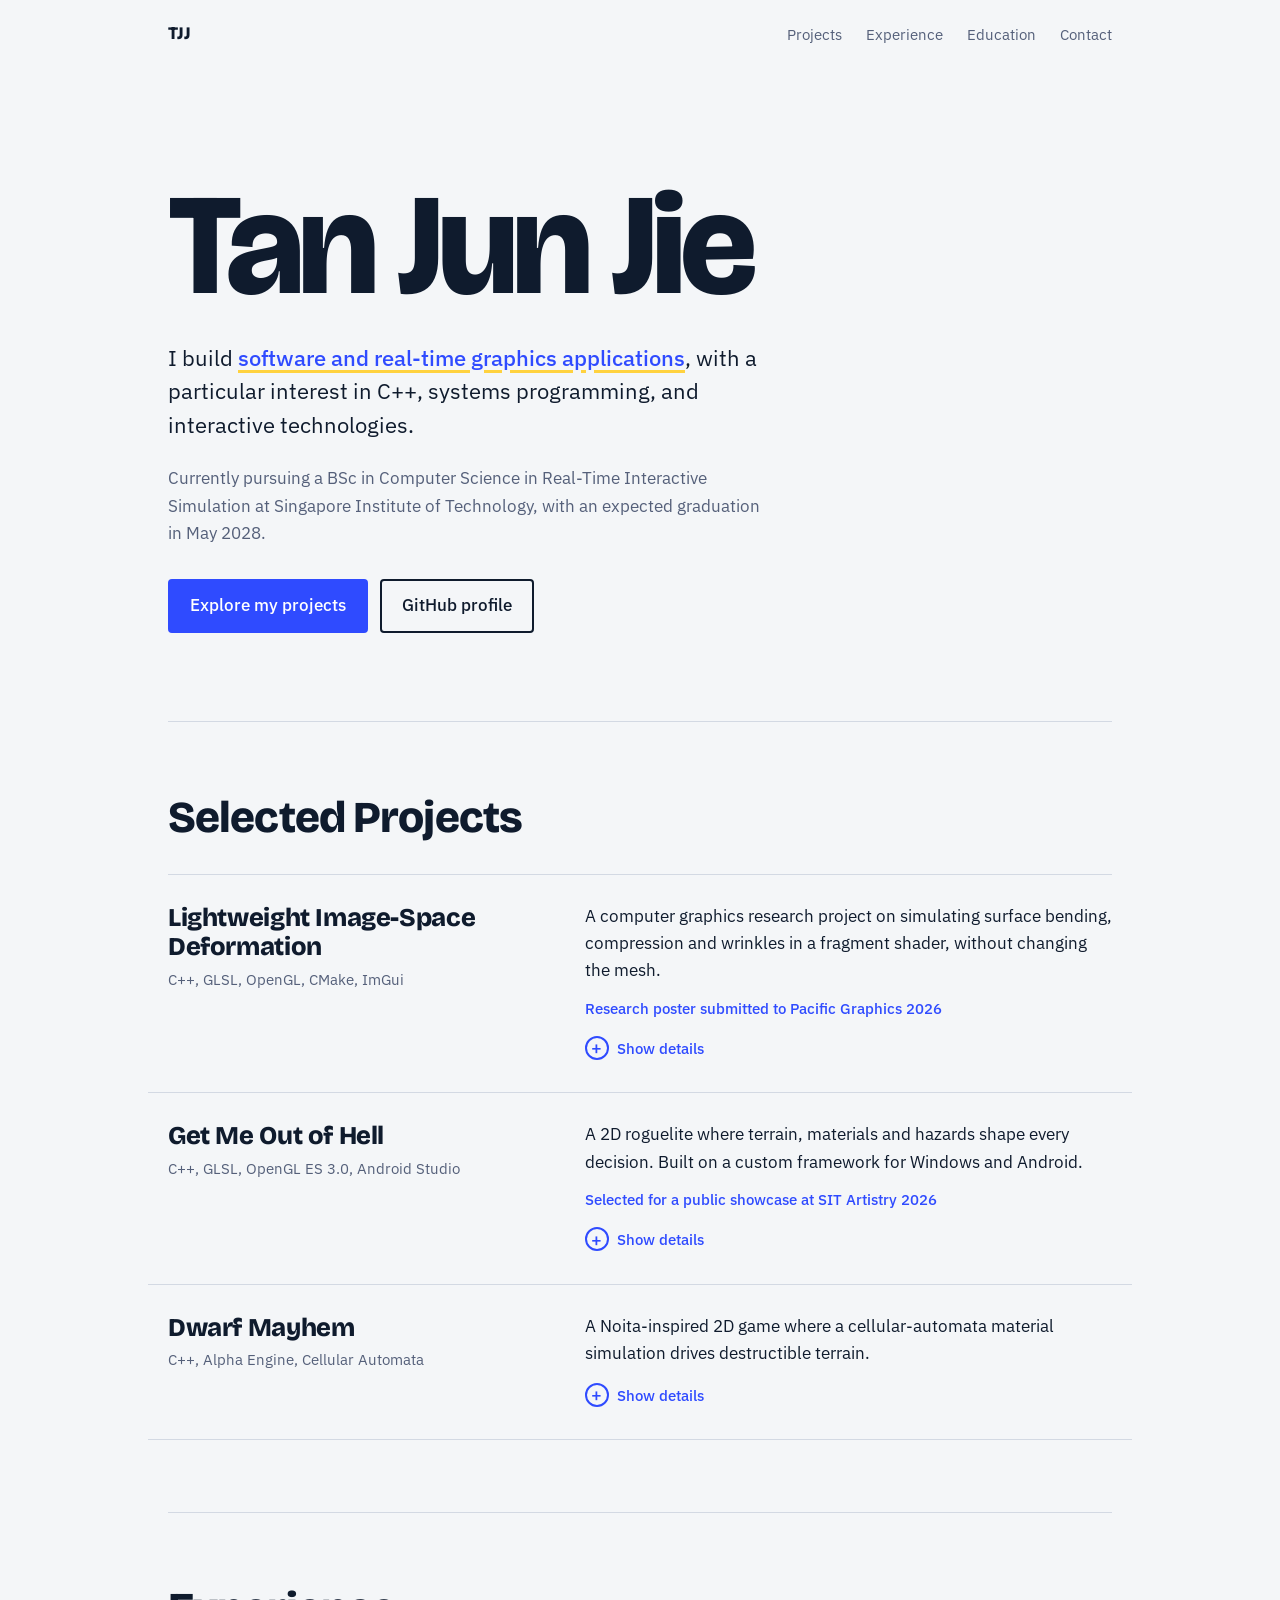
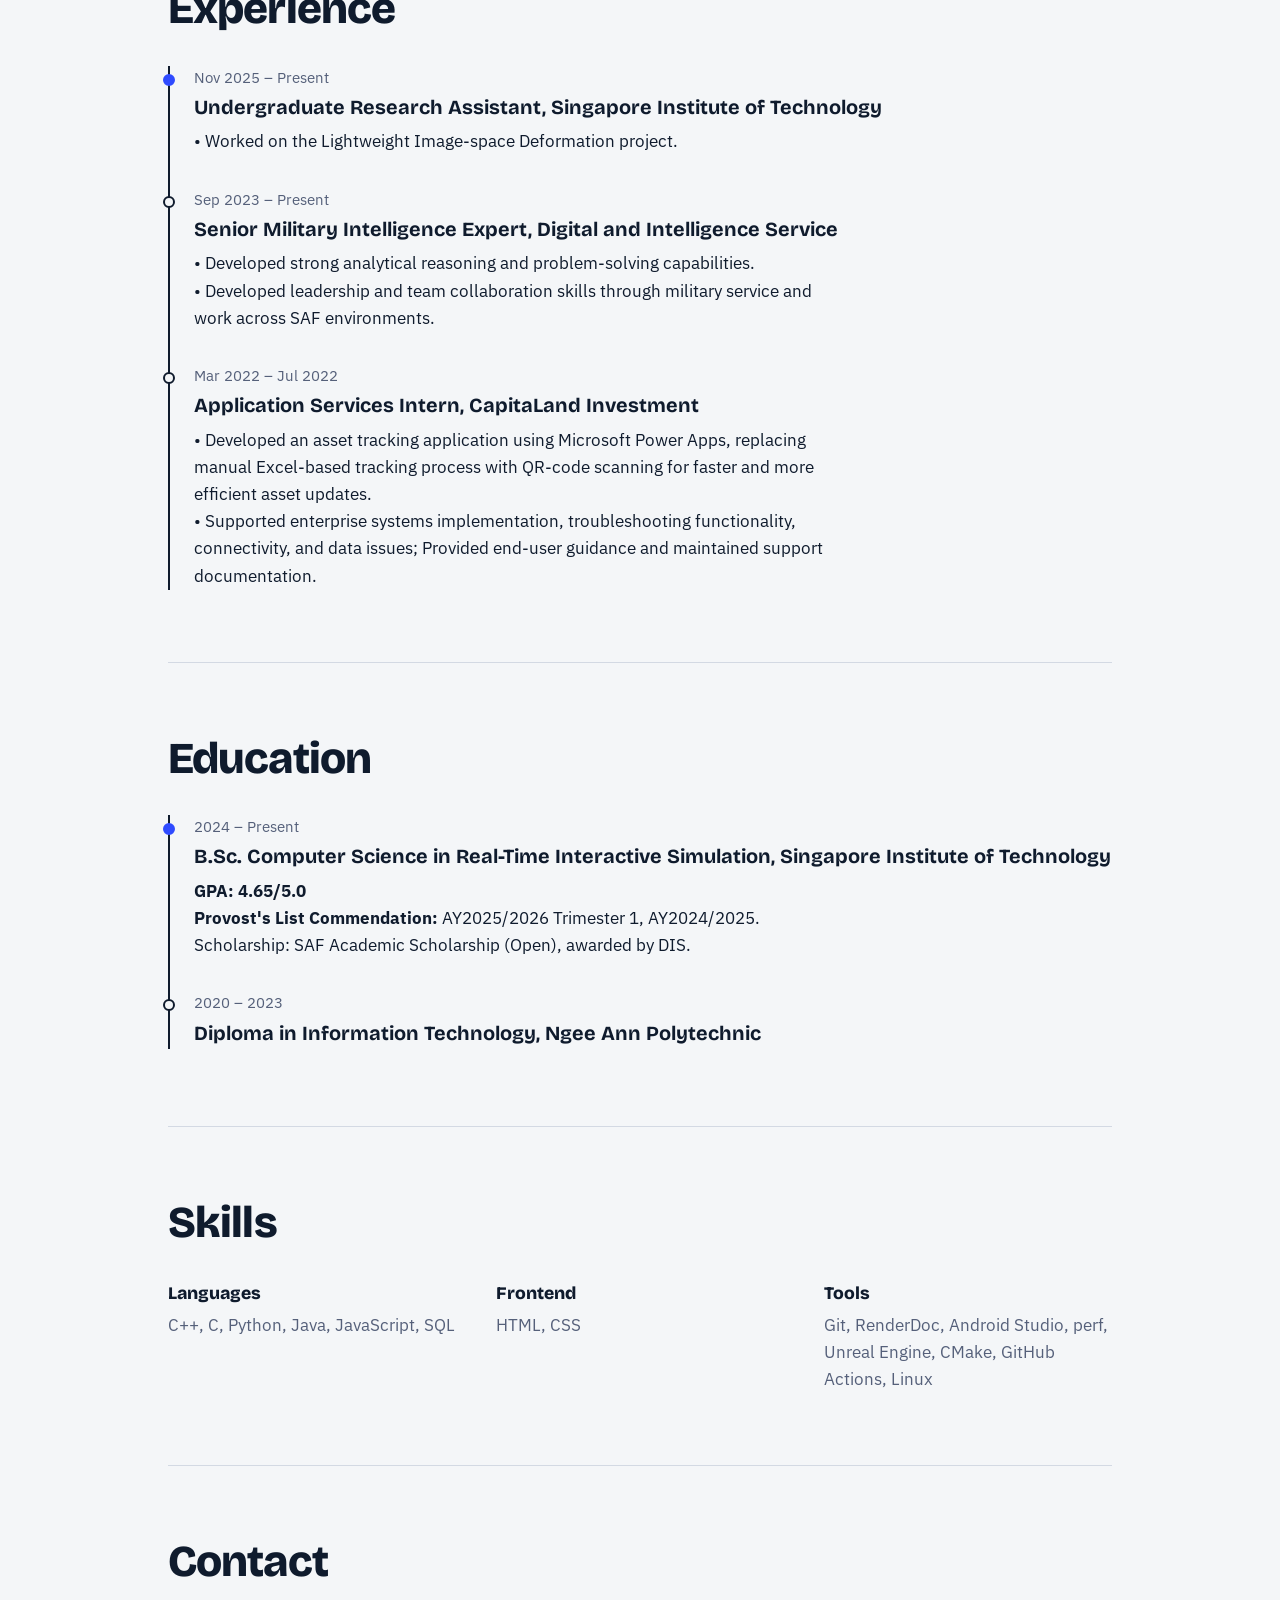
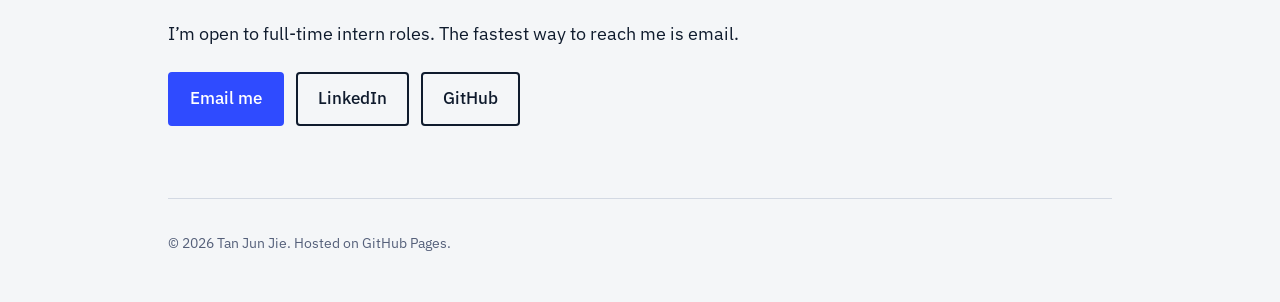
==== commit f1050c67: "Update index.html" ====
--- a/index.html
+++ b/index.html
@@ -85,9 +85,13 @@
     margin: 0 0 1.5rem;
   }
   .hero mark {
-    background: linear-gradient(transparent 55%, var(--mark) 55%);
-    color: inherit;
-    padding: 0 0.1em;
+    background: none;
+    color: var(--accent);
+    font-weight: 500;
+    text-decoration: underline;
+    text-decoration-color: var(--mark);
+    text-decoration-thickness: 0.12em;
+    text-underline-offset: 0.2em;
   }
   .now { color: var(--muted); max-width: 38rem; margin: 0 0 2rem; }
   .actions { display: flex; flex-wrap: wrap; gap: 0.75rem; }
@@ -381,9 +385,13 @@
               <figure class="wide">
                 <!--<video controls preload="metadata" poster="media/lisd/video-cover.png"> -->
                 <video controls preload="metadata">
-                  <source src="media/get-me-out-of-hell/Get-Me-Out-of-Hell_Trailer.mp4" type="video/mp4">
+                  <source src="media/get-me-out-of-hell/Trailer.mp4" type="video/mp4">
                 </video>
                 <figcaption>Gameplay Trailer for Get Me out of Hell</figcaption>
+              </figure>
+              <figure>
+                <a href="media/get-me-out-of-hell/Get-Me-Out-of-Hell_Poster.png"><img src="media/get-me-out-of-hell/Get-Me-Out-of-Hell_Poster.png" alt="A Poster for Get Me Out of Hell" loading="lazy"></a>
+                <figcaption>Poster for Get Me Out of Hell</figcaption>
               </figure>
             </div>
           </div>
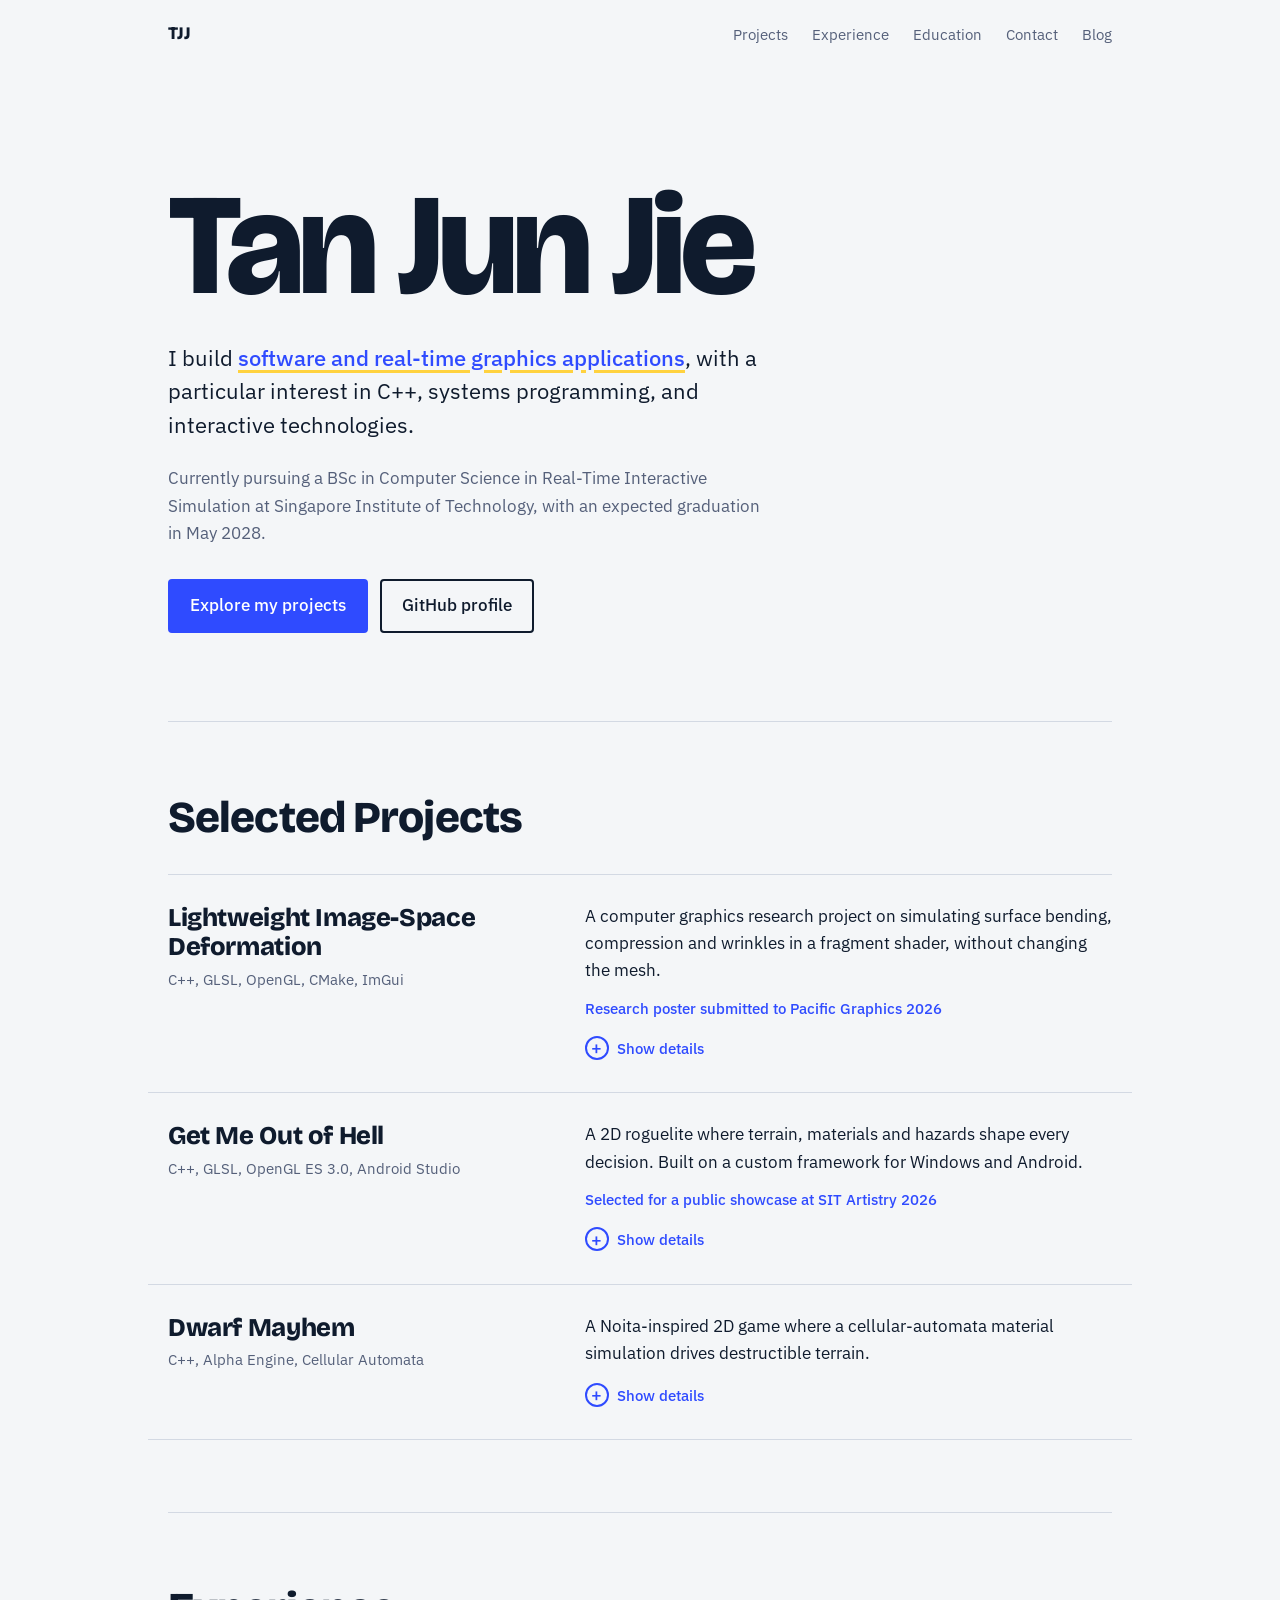
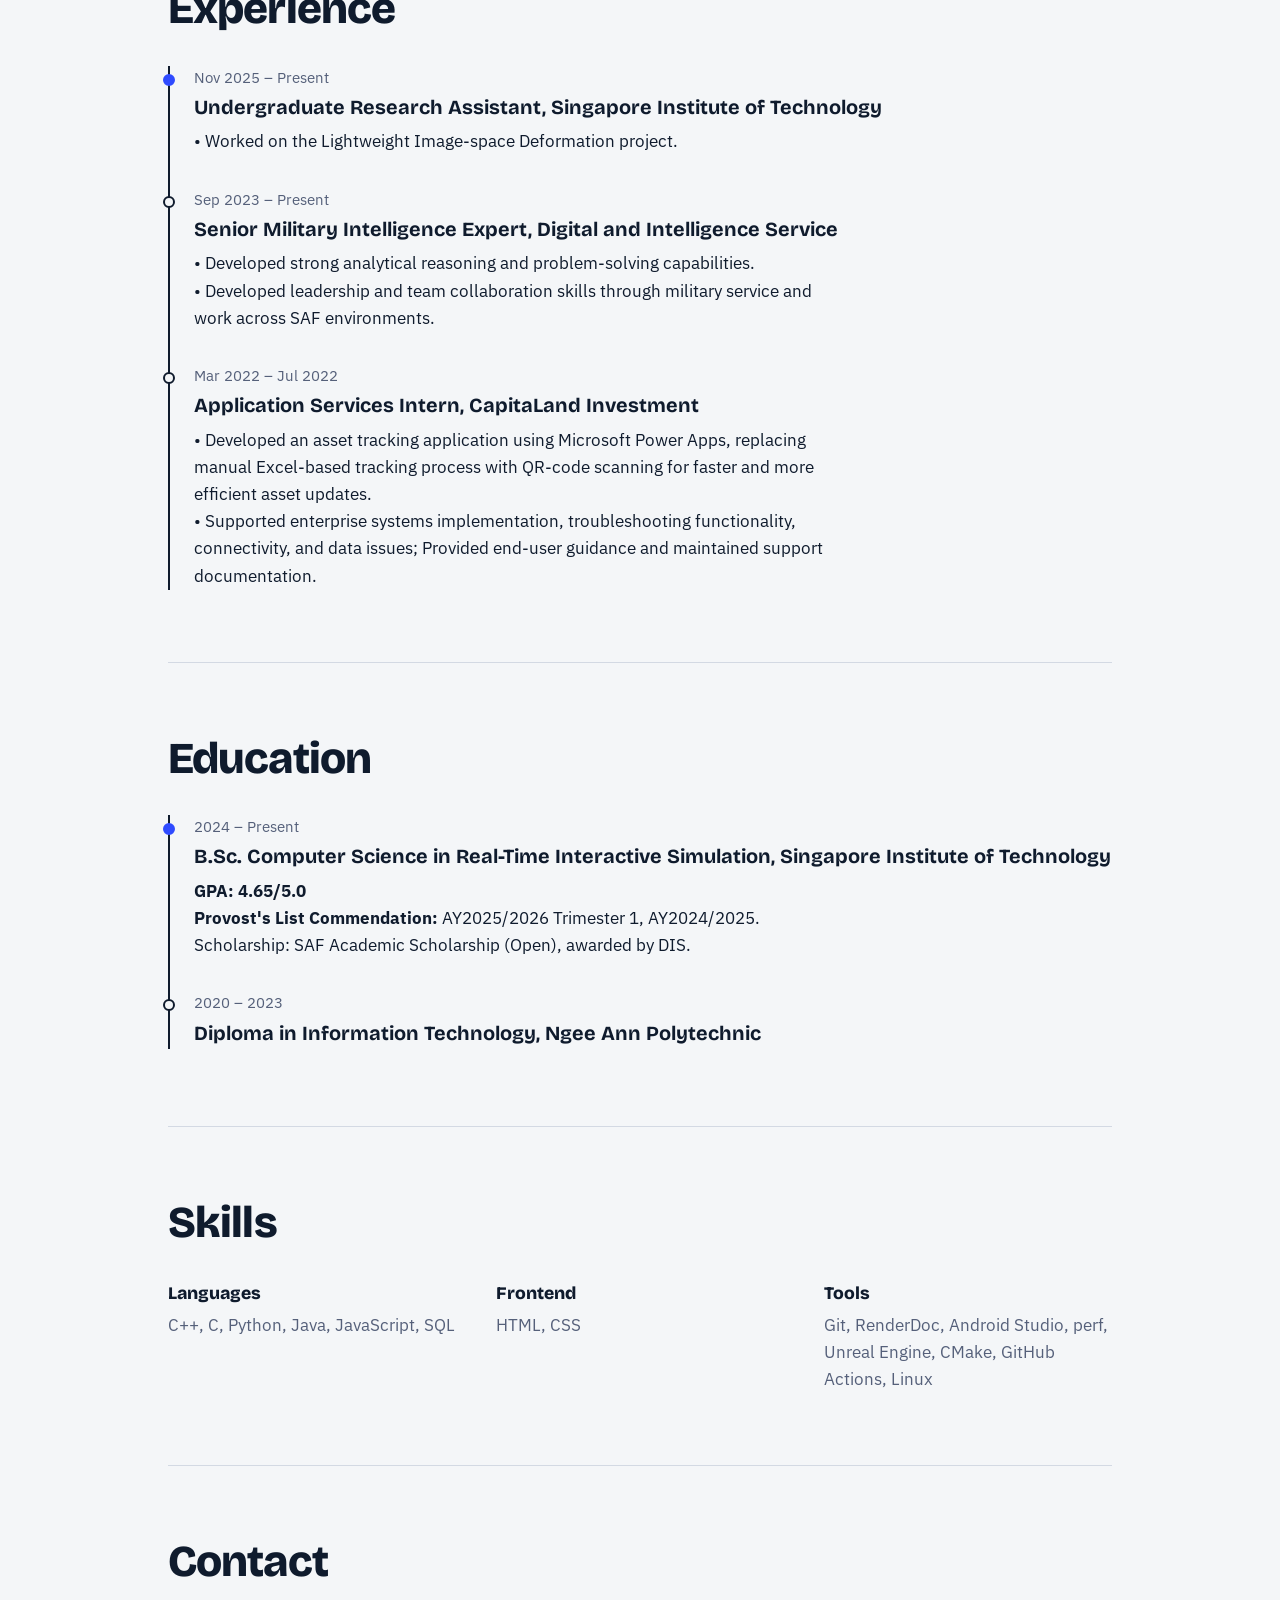
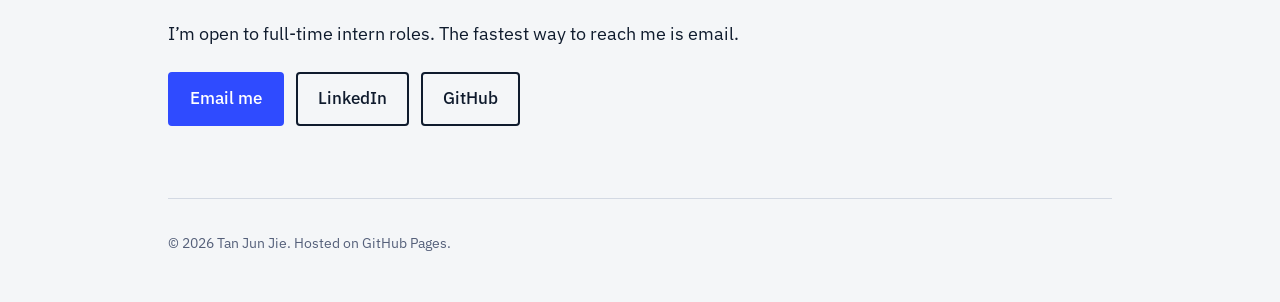
==== commit fe634808: "added blog to the navbar" ====
--- a/index.html
+++ b/index.html
@@ -9,215 +9,7 @@
 <link rel="preconnect" href="https://fonts.googleapis.com">
 <link rel="preconnect" href="https://fonts.gstatic.com" crossorigin>
 <link href="https://fonts.googleapis.com/css2?family=Bricolage+Grotesque:opsz,wght@12..96,500;12..96,800&family=IBM+Plex+Sans:wght@400;500&display=swap" rel="stylesheet">
-<style>
-  :root {
-    --paper: #f4f6f8;
-    --ink: #0f1b2d;
-    --muted: #55607a;
-    --line: #d3d9e3;
-    --accent: #2f4bff;
-    --accent-ink: #ffffff;
-    --mark: #ffd23f;
-    --display: "Bricolage Grotesque", "Helvetica Neue", Arial, sans-serif;
-    --body: "IBM Plex Sans", system-ui, -apple-system, "Segoe UI", sans-serif;
-  }
-  @media (prefers-color-scheme: dark) {
-    :root:not([data-theme="light"]) {
-      --paper: #0e1626;
-      --ink: #eef1f7;
-      --muted: #9aa5bd;
-      --line: #25314a;
-      --accent: #7b8dff;
-      --accent-ink: #0e1626;
-    }
-  }
-  :root[data-theme="dark"] {
-    --paper: #0e1626;
-    --ink: #eef1f7;
-    --muted: #9aa5bd;
-    --line: #25314a;
-    --accent: #7b8dff;
-    --accent-ink: #0e1626;
-  }
-
-  *, *::before, *::after { box-sizing: border-box; }
-  html { scroll-behavior: smooth; }
-  body {
-    margin: 0;
-    background: var(--paper);
-    color: var(--ink);
-    font-family: var(--body);
-    font-size: 1.0625rem;
-    line-height: 1.6;
-  }
-  a { color: inherit; }
-  a:focus-visible, button:focus-visible, summary:focus-visible {
-    outline: 3px solid var(--accent);
-    outline-offset: 3px;
-    border-radius: 2px;
-  }
-  .wrap { max-width: 62rem; margin: 0 auto; padding: 0 1.5rem; }
-
-  /* Top bar */
-  .bar {
-    display: flex; justify-content: space-between; align-items: center;
-    padding: 1.25rem 0;
-  }
-  .bar nav { display: flex; gap: 1.5rem; font-size: 0.95rem; }
-  .bar a { text-decoration: none; color: var(--muted); }
-  .bar a:hover { color: var(--ink); }
-  .bar .home { font-family: var(--display); font-weight: 800; color: var(--ink); font-size: 1.1rem; }
-
-  /* Hero */
-  .hero { padding: clamp(3rem, 10vw, 7rem) 0 clamp(3rem, 8vw, 5.5rem); }
-  .hero h1 {
-    font-family: var(--display);
-    font-weight: 800;
-    font-size: clamp(3.25rem, 13vw, 9rem);
-    line-height: 0.92;
-    letter-spacing: -0.04em;
-    margin: 0 0 1.75rem;
-  }
-  .hero p.lead {
-    max-width: 38rem;
-    font-size: clamp(1.15rem, 2.4vw, 1.4rem);
-    line-height: 1.5;
-    margin: 0 0 1.5rem;
-  }
-  .hero mark {
-    background: none;
-    color: var(--accent);
-    font-weight: 500;
-    text-decoration: underline;
-    text-decoration-color: var(--mark);
-    text-decoration-thickness: 0.12em;
-    text-underline-offset: 0.2em;
-  }
-  .now { color: var(--muted); max-width: 38rem; margin: 0 0 2rem; }
-  .actions { display: flex; flex-wrap: wrap; gap: 0.75rem; }
-  .btn {
-    display: inline-block; padding: 0.7rem 1.25rem; font-weight: 500;
-    text-decoration: none; border: 2px solid var(--ink); border-radius: 4px;
-    transition: transform 0.15s, box-shadow 0.15s;
-  }
-  .btn.primary { background: var(--accent); border-color: var(--accent); color: var(--accent-ink); }
-  .btn:hover { transform: translate(-2px, -2px); box-shadow: 3px 3px 0 var(--ink); }
-  .btn.small { padding: 0.45rem 0.9rem; font-size: 0.95rem; }
-
-  /* Sections */
-  section { padding: clamp(2.5rem, 6vw, 4.5rem) 0; border-top: 1px solid var(--line); }
-  h2 {
-    font-family: var(--display); font-weight: 800;
-    font-size: clamp(1.9rem, 4vw, 2.75rem);
-    letter-spacing: -0.02em; line-height: 1.1; margin: 0 0 2rem;
-  }
-
-  /* Projects: text is freely selectable; only the button expands the card */
-  .projects { border-top: 1px solid var(--line); }
-  .project {
-    border-bottom: 1px solid var(--line);
-    margin: 0 -1.25rem; padding: 0 1.25rem;
-    scroll-margin-top: 1rem;
-    box-shadow: inset 3px 0 0 transparent;
-    transition: background-color 0.15s, box-shadow 0.15s;
-  }
-  /* Hovering anywhere on the card (or having it open) marks it as the active one */
-  .project.is-open { background: color-mix(in srgb, var(--accent) 6%, transparent); box-shadow: inset 3px 0 0 var(--accent); }
-  @media (hover: hover) {
-    .project:hover { background: color-mix(in srgb, var(--accent) 6%, transparent); box-shadow: inset 3px 0 0 var(--accent); }
-  }
-  .head { display: grid; grid-template-columns: 1fr 1.4fr; gap: 1rem 2.5rem; padding: 1.75rem 0; }
-  .project h3 {
-    font-family: var(--display); font-weight: 800; font-size: 1.6rem;
-    letter-spacing: -0.015em; line-height: 1.15; margin: 0 0 0.4rem;
-    width: fit-content; transition: color 0.15s;
-  }
-  /* The title only changes colour when the pointer is over the title text itself */
-  .project h3:hover { color: var(--accent); }
-  .stack { color: var(--muted); font-size: 0.92rem; margin: 0; }
-  .summary-text p { margin: 0 0 0.75rem; }
-  .note { font-size: 0.92rem; font-weight: 500; color: var(--accent); margin: 0 0 0.75rem; }
-  .toggle {
-    display: inline-flex; align-items: center; gap: 0.5rem;
-    font: inherit; font-size: 0.95rem; font-weight: 500; color: var(--accent);
-    background: none; border: 0; padding: 0.25rem 0; cursor: pointer;
-  }
-  .toggle:hover .label { text-decoration: underline; text-underline-offset: 3px; }
-  .toggle .icon {
-    display: inline-grid; place-items: center;
-    width: 1.5rem; height: 1.5rem; border: 2px solid currentColor; border-radius: 50%;
-    font-size: 1.1rem; line-height: 1;
-  }
-  .toggle .icon::before { content: "+"; }
-  .project.is-open .toggle .icon::before { content: "–"; }
- 
-  .detail { padding: 0 0 2.25rem; }
-  .detail .text { max-width: 44rem; }
-  .detail .text p { margin: 0 0 1rem; }
-  .detail .text h4 {
-  font-family: var(--display); font-weight: 800; font-size: 1.15rem;
-  letter-spacing: -0.01em; line-height: 1.25;
-  margin: 1.75rem 0 0.5rem; padding-left: 0.75rem;
-  border-left: 3px solid var(--accent);
-  }
-  .detail .text h4:first-child { margin-top: 0; }
-  .detail .text strong { font-weight: 600; }
-  .detail .text ul, .detail .text ol { margin: 0 0 1rem; padding-left: 1.5rem; }
-  .detail .text li { margin-bottom: 0.25rem; }
-  .detail .text li::marker { color: var(--accent); font-weight: 600; }
-  .detail .text mark {
-    background: linear-gradient(transparent 55%, var(--mark) 55%);
-    color: inherit; font-weight: 600; padding: 0 0.1em;
-  }
-  .links { display: flex; flex-wrap: wrap; gap: 0.75rem; margin: 1.25rem 0 0; }
-
-  /* Media: screenshots, videos, PDFs */
-  .media { display: grid; grid-template-columns: repeat(auto-fit, minmax(16rem, 1fr)); gap: 1.25rem; margin-top: 1.75rem; }
-  .media:empty { display: none; }
-  .media figure { margin: 0; }
-  .media .wide { grid-column: 1 / -1; }
-  .media img, .media video {
-    display: block; width: 100%; height: auto;
-    border: 1px solid var(--line); border-radius: 4px; background: var(--line);
-  }
-  .media figcaption { font-size: 0.9rem; color: var(--muted); margin-top: 0.4rem; }
-  .embed { position: relative; aspect-ratio: 16 / 9; border: 1px solid var(--line); border-radius: 4px; overflow: hidden; }
-  .embed iframe { position: absolute; inset: 0; width: 100%; height: 100%; border: 0; }
-  .pdf iframe { width: 100%; height: 36rem; border: 1px solid var(--line); border-radius: 4px; }
-
-  /* Timeline (education) */
-  .timeline { list-style: none; margin: 0; padding: 0 0 0 1.5rem; border-left: 2px solid var(--ink); }
-  .timeline li { position: relative; padding: 0 0 2rem; }
-  .timeline li:last-child { padding-bottom: 0; }
-  .timeline li::before {
-    content: ""; position: absolute; left: calc(-1.5rem - 7px); top: 0.5rem;
-    width: 12px; height: 12px; background: var(--paper); border: 2px solid var(--ink); border-radius: 50%;
-  }
-  .timeline li:first-child::before { background: var(--accent); border-color: var(--accent); }
-  .when { color: var(--muted); font-size: 0.92rem; margin: 0; }
-  .timeline h3 { font-family: var(--display); font-size: 1.25rem; margin: 0.1rem 0 0.35rem; }
-  .timeline p:not(.when) { margin: 0; max-width: 40rem; }
-
-  /* Skills */
-  .skills { display: grid; grid-template-columns: repeat(auto-fit, minmax(14rem, 1fr)); gap: 1.5rem 2.5rem; margin: 0; }
-  .skills dt { font-family: var(--display); font-weight: 800; font-size: 1.1rem; margin-bottom: 0.25rem; }
-  .skills dd { margin: 0; color: var(--muted); }
-
-  /* Contact */
-  .contact p { max-width: 36rem; margin: 0 0 1.5rem; font-size: 1.15rem; }
-  footer { padding: 2rem 0 3rem; color: var(--muted); font-size: 0.9rem; border-top: 1px solid var(--line); }
-
-  @media (max-width: 40rem) {
-    .head { grid-template-columns: 1fr; }
-    .bar nav { gap: 1rem; }
-    .pdf iframe { height: 26rem; }
-  }
-  @media (prefers-reduced-motion: reduce) {
-    html { scroll-behavior: auto; }
-    .btn { transition: none; }
-    .btn:hover { transform: none; }
-  }
-</style>
+<link rel="stylesheet" href="css/style.css">
 </head>
 <body>
 <div class="wrap">
@@ -229,6 +21,7 @@
       <a href="#experience">Experience</a>
       <a href="#education">Education</a>
       <a href="#contact">Contact</a>
+      <a href="Blog/index.html">Blog</a>
     </nav>
   </header>
 
--- a/css/style.css
+++ b/css/style.css
@@ -0,0 +1,298 @@
+:root {
+  --paper: #f4f6f8;
+  --ink: #0f1b2d;
+  --muted: #55607a;
+  --line: #d3d9e3;
+  --accent: #2f4bff;
+  --accent-ink: #ffffff;
+  --mark: #ffd23f;
+  --display: "Bricolage Grotesque", "Helvetica Neue", Arial, sans-serif;
+  --body: "IBM Plex Sans", system-ui, -apple-system, "Segoe UI", sans-serif;
+}
+@media (prefers-color-scheme: dark) {
+  :root:not([data-theme="light"]) {
+    --paper: #0e1626;
+    --ink: #eef1f7;
+    --muted: #9aa5bd;
+    --line: #25314a;
+    --accent: #7b8dff;
+    --accent-ink: #0e1626;
+  }
+}
+:root[data-theme="dark"] {
+  --paper: #0e1626;
+  --ink: #eef1f7;
+  --muted: #9aa5bd;
+  --line: #25314a;
+  --accent: #7b8dff;
+  --accent-ink: #0e1626;
+}
+
+*, *::before, *::after { box-sizing: border-box; }
+html { scroll-behavior: smooth; }
+body {
+  margin: 0;
+  background: var(--paper);
+  color: var(--ink);
+  font-family: var(--body);
+  font-size: 1.0625rem;
+  line-height: 1.6;
+}
+a { color: inherit; }
+a:focus-visible, button:focus-visible, summary:focus-visible {
+  outline: 3px solid var(--accent);
+  outline-offset: 3px;
+  border-radius: 2px;
+}
+.wrap { max-width: 62rem; margin: 0 auto; padding: 0 1.5rem; }
+
+/* Top bar */
+.bar {
+  display: flex; justify-content: space-between; align-items: center;
+  padding: 1.25rem 0;
+}
+.bar nav { display: flex; gap: 1.5rem; font-size: 0.95rem; }
+.bar a { text-decoration: none; color: var(--muted); }
+.bar a:hover { color: var(--ink); }
+.bar .home { font-family: var(--display); font-weight: 800; color: var(--ink); font-size: 1.1rem; }
+
+/* Hero */
+.hero { padding: clamp(3rem, 10vw, 7rem) 0 clamp(3rem, 8vw, 5.5rem); }
+.hero h1 {
+  font-family: var(--display);
+  font-weight: 800;
+  font-size: clamp(3.25rem, 13vw, 9rem);
+  line-height: 0.92;
+  letter-spacing: -0.04em;
+  margin: 0 0 1.75rem;
+}
+.hero p.lead {
+  max-width: 38rem;
+  font-size: clamp(1.15rem, 2.4vw, 1.4rem);
+  line-height: 1.5;
+  margin: 0 0 1.5rem;
+}
+.hero mark {
+  background: none;
+  color: var(--accent);
+  font-weight: 500;
+  text-decoration: underline;
+  text-decoration-color: var(--mark);
+  text-decoration-thickness: 0.12em;
+  text-underline-offset: 0.2em;
+}
+.now { color: var(--muted); max-width: 38rem; margin: 0 0 2rem; }
+.actions { display: flex; flex-wrap: wrap; gap: 0.75rem; }
+.btn {
+  display: inline-block; padding: 0.7rem 1.25rem; font-weight: 500;
+  text-decoration: none; border: 2px solid var(--ink); border-radius: 4px;
+  transition: transform 0.15s, box-shadow 0.15s;
+}
+.btn.primary { background: var(--accent); border-color: var(--accent); color: var(--accent-ink); }
+.btn:hover { transform: translate(-2px, -2px); box-shadow: 3px 3px 0 var(--ink); }
+.btn.small { padding: 0.45rem 0.9rem; font-size: 0.95rem; }
+
+/* Sections */
+section { padding: clamp(2.5rem, 6vw, 4.5rem) 0; border-top: 1px solid var(--line); }
+h2 {
+  font-family: var(--display); font-weight: 800;
+  font-size: clamp(1.9rem, 4vw, 2.75rem);
+  letter-spacing: -0.02em; line-height: 1.1; margin: 0 0 2rem;
+}
+
+/* Projects: text is freely selectable; only the button expands the card */
+.projects { border-top: 1px solid var(--line); }
+.project {
+  border-bottom: 1px solid var(--line);
+  margin: 0 -1.25rem; padding: 0 1.25rem;
+  scroll-margin-top: 1rem;
+  box-shadow: inset 3px 0 0 transparent;
+  transition: background-color 0.15s, box-shadow 0.15s;
+}
+/* Hovering anywhere on the card (or having it open) marks it as the active one */
+.project.is-open { background: color-mix(in srgb, var(--accent) 6%, transparent); box-shadow: inset 3px 0 0 var(--accent); }
+@media (hover: hover) {
+  .project:hover { background: color-mix(in srgb, var(--accent) 6%, transparent); box-shadow: inset 3px 0 0 var(--accent); }
+}
+.head { display: grid; grid-template-columns: 1fr 1.4fr; gap: 1rem 2.5rem; padding: 1.75rem 0; }
+.project h3 {
+  font-family: var(--display); font-weight: 800; font-size: 1.6rem;
+  letter-spacing: -0.015em; line-height: 1.15; margin: 0 0 0.4rem;
+  width: fit-content; transition: color 0.15s;
+}
+/* The title only changes colour when the pointer is over the title text itself */
+.project h3:hover { color: var(--accent); }
+.stack { color: var(--muted); font-size: 0.92rem; margin: 0; }
+.summary-text p { margin: 0 0 0.75rem; }
+.note { font-size: 0.92rem; font-weight: 500; color: var(--accent); margin: 0 0 0.75rem; }
+.toggle {
+  display: inline-flex; align-items: center; gap: 0.5rem;
+  font: inherit; font-size: 0.95rem; font-weight: 500; color: var(--accent);
+  background: none; border: 0; padding: 0.25rem 0; cursor: pointer;
+}
+.toggle:hover .label { text-decoration: underline; text-underline-offset: 3px; }
+.toggle .icon {
+  display: inline-grid; place-items: center;
+  width: 1.5rem; height: 1.5rem; border: 2px solid currentColor; border-radius: 50%;
+  font-size: 1.1rem; line-height: 1;
+}
+.toggle .icon::before { content: "+"; }
+.project.is-open .toggle .icon::before { content: "–"; }
+
+.detail { padding: 0 0 2.25rem; }
+.detail .text { max-width: 44rem; }
+.detail .text p { margin: 0 0 1rem; }
+.detail .text h4 {
+font-family: var(--display); font-weight: 800; font-size: 1.15rem;
+letter-spacing: -0.01em; line-height: 1.25;
+margin: 1.75rem 0 0.5rem; padding-left: 0.75rem;
+border-left: 3px solid var(--accent);
+}
+.detail .text h4:first-child { margin-top: 0; }
+.detail .text strong { font-weight: 600; }
+.detail .text ul, .detail .text ol { margin: 0 0 1rem; padding-left: 1.5rem; }
+.detail .text li { margin-bottom: 0.25rem; }
+.detail .text li::marker { color: var(--accent); font-weight: 600; }
+.detail .text mark {
+  background: linear-gradient(transparent 55%, var(--mark) 55%);
+  color: inherit; font-weight: 600; padding: 0 0.1em;
+}
+.links { display: flex; flex-wrap: wrap; gap: 0.75rem; margin: 1.25rem 0 0; }
+
+/* Media: screenshots, videos, PDFs */
+.media { display: grid; grid-template-columns: repeat(auto-fit, minmax(16rem, 1fr)); gap: 1.25rem; margin-top: 1.75rem; }
+.media:empty { display: none; }
+.media figure { margin: 0; }
+.media .wide { grid-column: 1 / -1; }
+.media img, .media video {
+  display: block; width: 100%; height: auto;
+  border: 1px solid var(--line); border-radius: 4px; background: var(--line);
+}
+.media figcaption { font-size: 0.9rem; color: var(--muted); margin-top: 0.4rem; }
+.embed { position: relative; aspect-ratio: 16 / 9; border: 1px solid var(--line); border-radius: 4px; overflow: hidden; }
+.embed iframe { position: absolute; inset: 0; width: 100%; height: 100%; border: 0; }
+.pdf iframe { width: 100%; height: 36rem; border: 1px solid var(--line); border-radius: 4px; }
+
+/* Timeline (education) */
+.timeline { list-style: none; margin: 0; padding: 0 0 0 1.5rem; border-left: 2px solid var(--ink); }
+.timeline li { position: relative; padding: 0 0 2rem; }
+.timeline li:last-child { padding-bottom: 0; }
+.timeline li::before {
+  content: ""; position: absolute; left: calc(-1.5rem - 7px); top: 0.5rem;
+  width: 12px; height: 12px; background: var(--paper); border: 2px solid var(--ink); border-radius: 50%;
+}
+.timeline li:first-child::before { background: var(--accent); border-color: var(--accent); }
+.when { color: var(--muted); font-size: 0.92rem; margin: 0; }
+.timeline h3 { font-family: var(--display); font-size: 1.25rem; margin: 0.1rem 0 0.35rem; }
+.timeline p:not(.when) { margin: 0; max-width: 40rem; }
+
+/* Skills */
+.skills { display: grid; grid-template-columns: repeat(auto-fit, minmax(14rem, 1fr)); gap: 1.5rem 2.5rem; margin: 0; }
+.skills dt { font-family: var(--display); font-weight: 800; font-size: 1.1rem; margin-bottom: 0.25rem; }
+.skills dd { margin: 0; color: var(--muted); }
+
+/* Contact */
+.contact p { max-width: 36rem; margin: 0 0 1.5rem; font-size: 1.15rem; }
+footer { padding: 2rem 0 3rem; color: var(--muted); font-size: 0.9rem; border-top: 1px solid var(--line); }
+
+@media (max-width: 40rem) {
+  .head { grid-template-columns: 1fr; }
+  .bar nav { gap: 1rem; }
+  .pdf iframe { height: 26rem; }
+}
+@media (prefers-reduced-motion: reduce) {
+  html { scroll-behavior: auto; }
+  .btn { transition: none; }
+  .btn:hover { transform: none; }
+}
+
+/* ================= BLOG ================= */
+
+/* Blog hero */
+.blog-hero {
+  padding: clamp(3rem, 10vw, 6rem) 0;
+}
+
+.blog-hero h1 {
+  font-family: var(--display);
+  font-weight: 800;
+  font-size: clamp(3rem, 10vw, 6rem);
+  line-height: 0.95;
+  letter-spacing: -0.04em;
+  margin: 0 0 1.5rem;
+}
+
+.blog-hero p {
+  max-width: 38rem;
+  font-size: 1.2rem;
+  color: var(--muted);
+  margin: 0;
+}
+
+/* Year heading */
+.blog-year {
+  font-family: var(--display);
+  font-size: 1.5rem;
+  font-weight: 800;
+  margin: 0 0 1rem;
+}
+
+/* Blog articles */
+.post {
+  border-bottom: 1px solid var(--line);
+  padding: 1.75rem 0;
+}
+
+.post:first-of-type {
+  border-top: 1px solid var(--line);
+}
+
+.post .meta {
+  color: var(--muted);
+  font-size: 0.85rem;
+  margin: 0 0 0.5rem;
+  text-transform: uppercase;
+  letter-spacing: 0.025em;
+}
+
+.post h3 {
+  font-family: var(--display);
+  font-size: 1.6rem;
+  font-weight: 800;
+  line-height: 1.2;
+  letter-spacing: -0.015em;
+  margin: 0 0 0.5rem;
+}
+
+.post h3 a {
+  text-decoration: none;
+}
+
+.post h3 a:hover {
+  color: var(--accent);
+}
+
+.post .summary {
+  color: var(--muted);
+  max-width: 44rem;
+  margin: 0 0 0.75rem;
+}
+
+.read-more {
+  color: var(--accent);
+  font-size: 0.95rem;
+  font-weight: 500;
+  text-decoration: none;
+}
+
+.read-more:hover {
+  text-decoration: underline;
+  text-underline-offset: 3px;
+}
+
+/* Mobile */
+@media (max-width: 40rem) {
+  .post h3 {
+    font-size: 1.4rem;
+  }
+}
